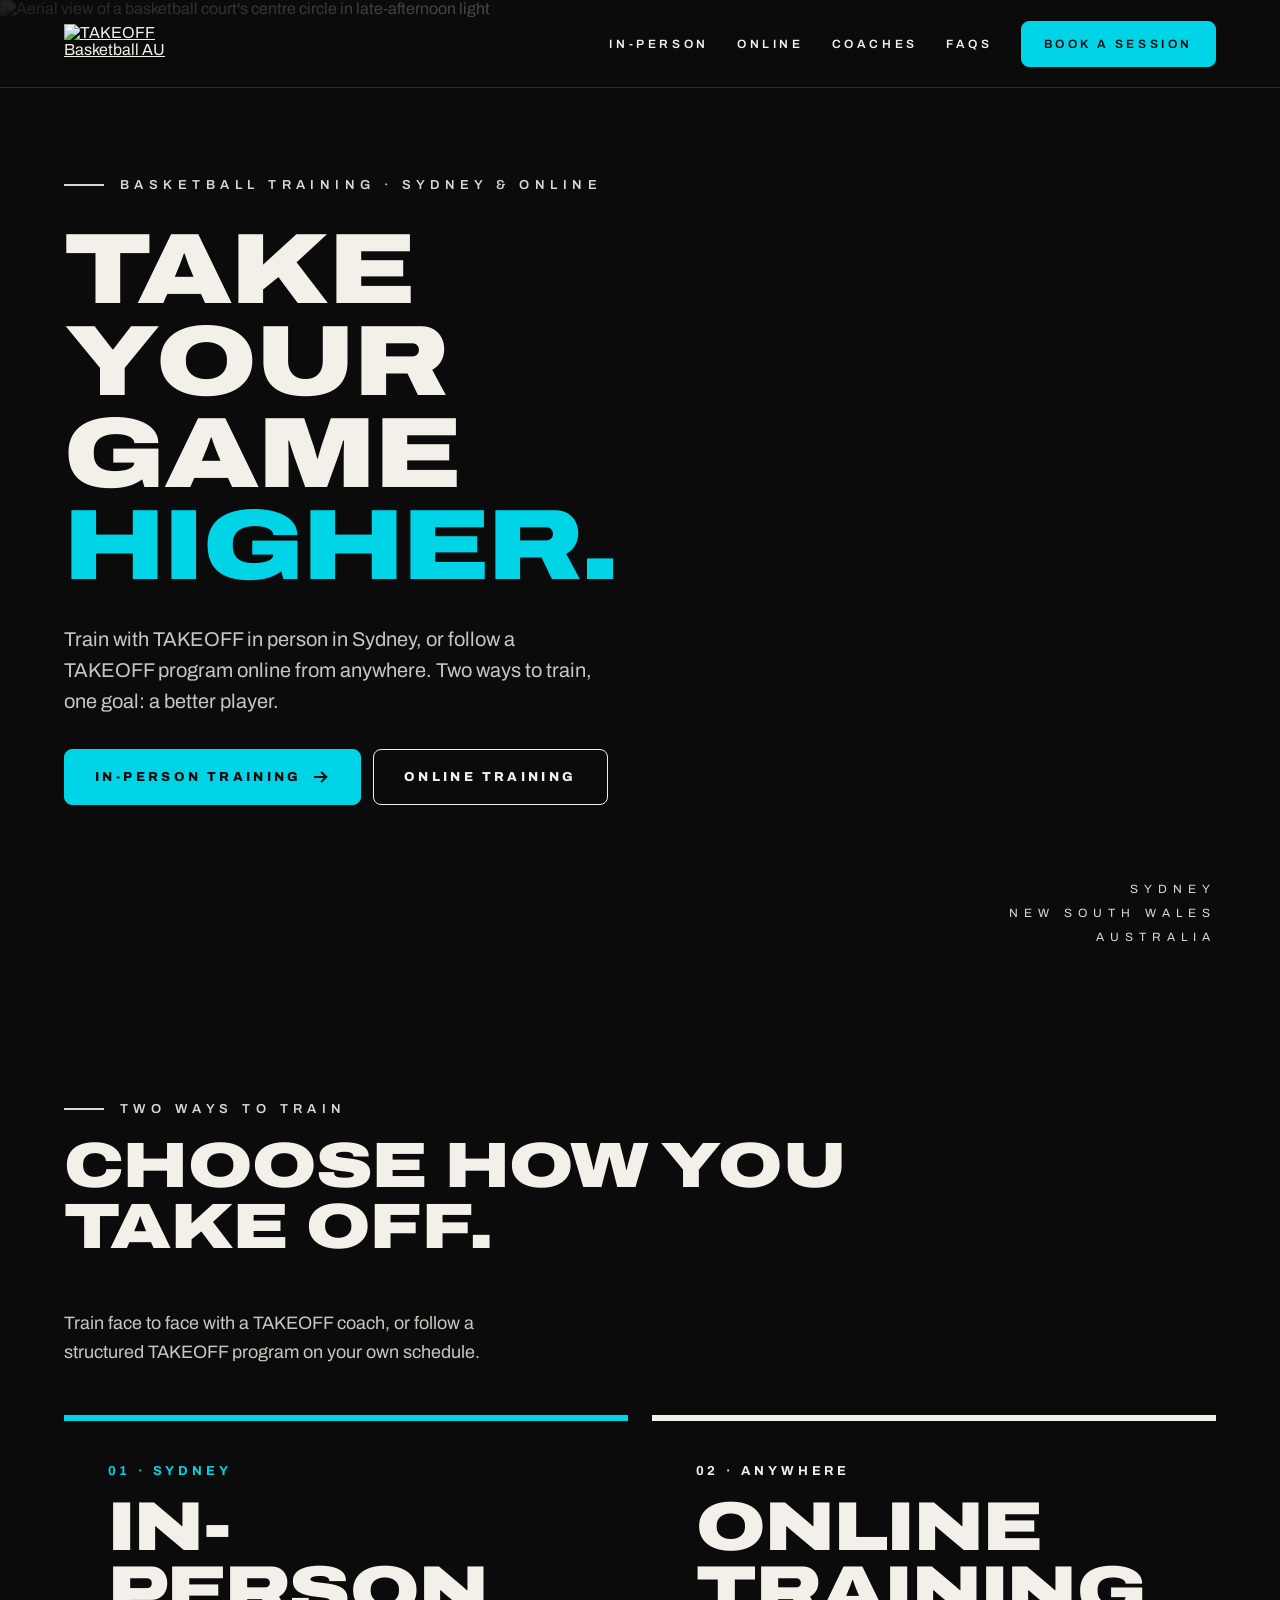
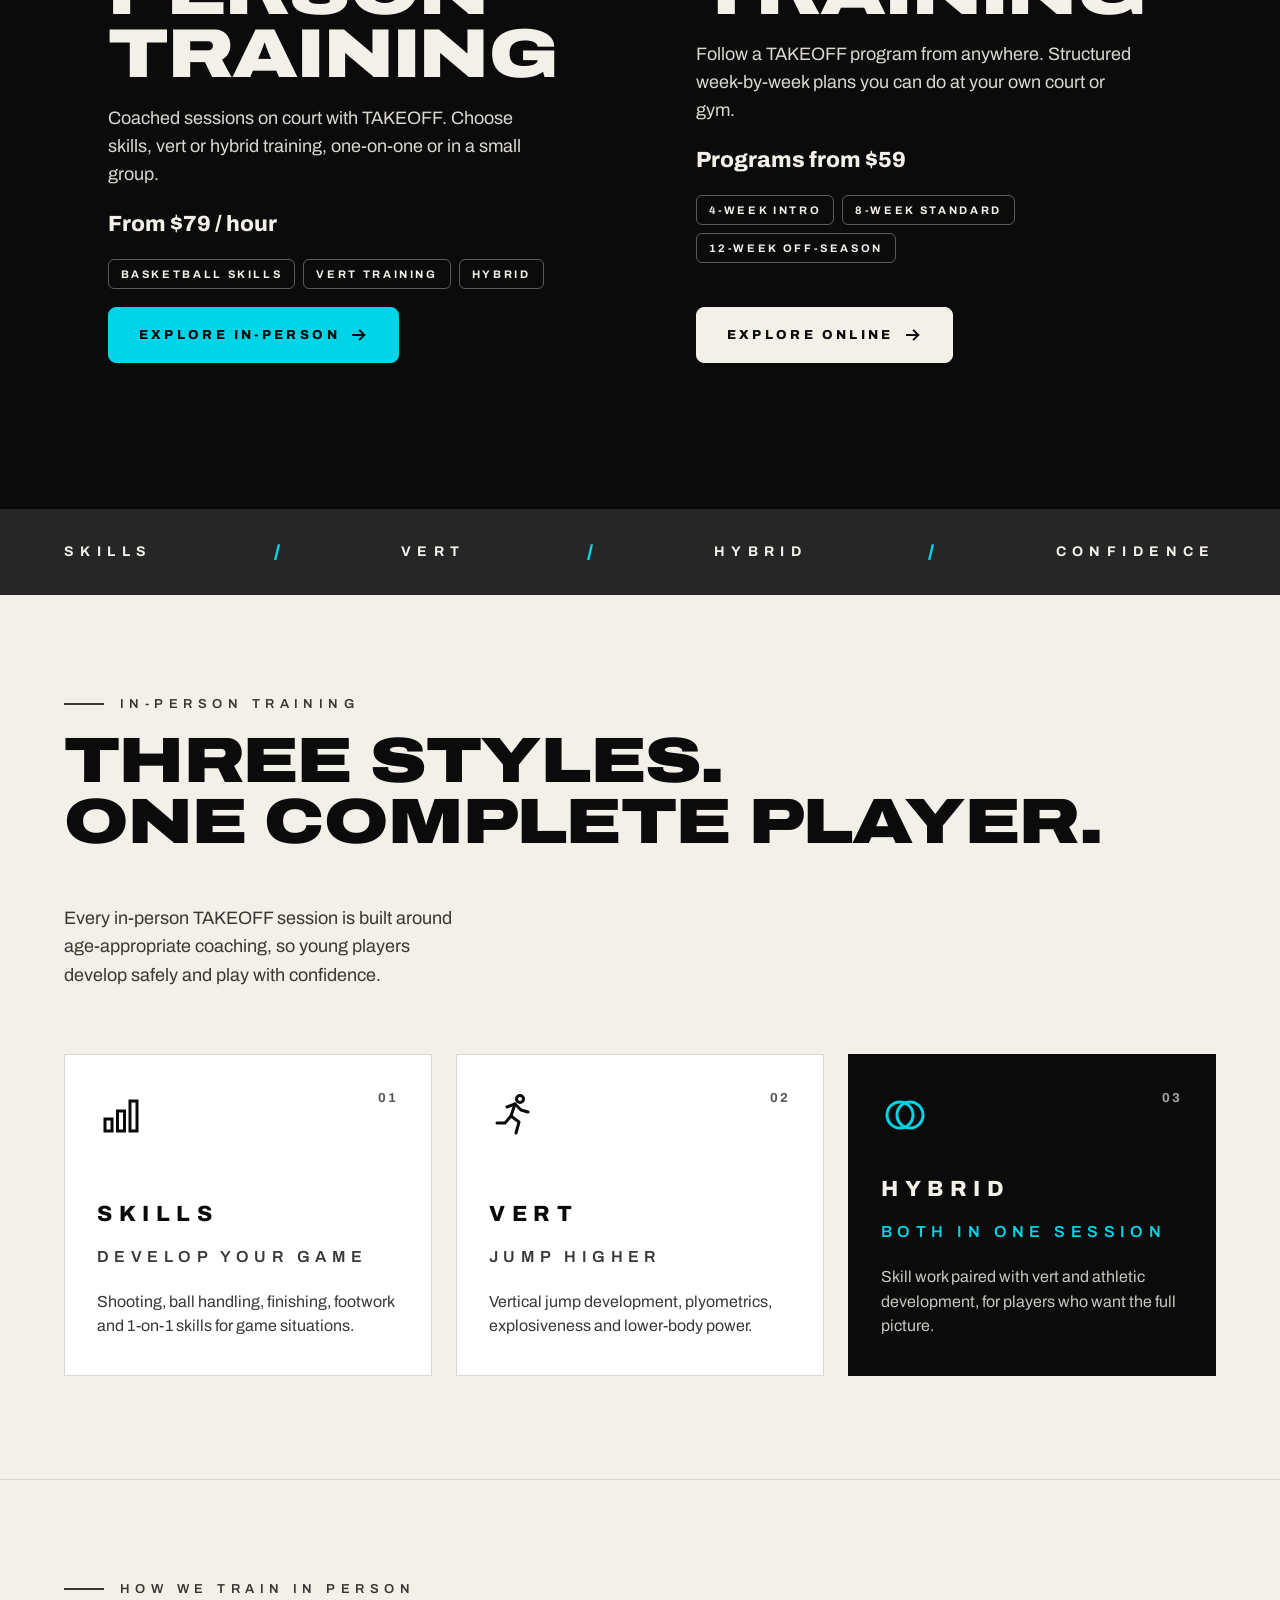
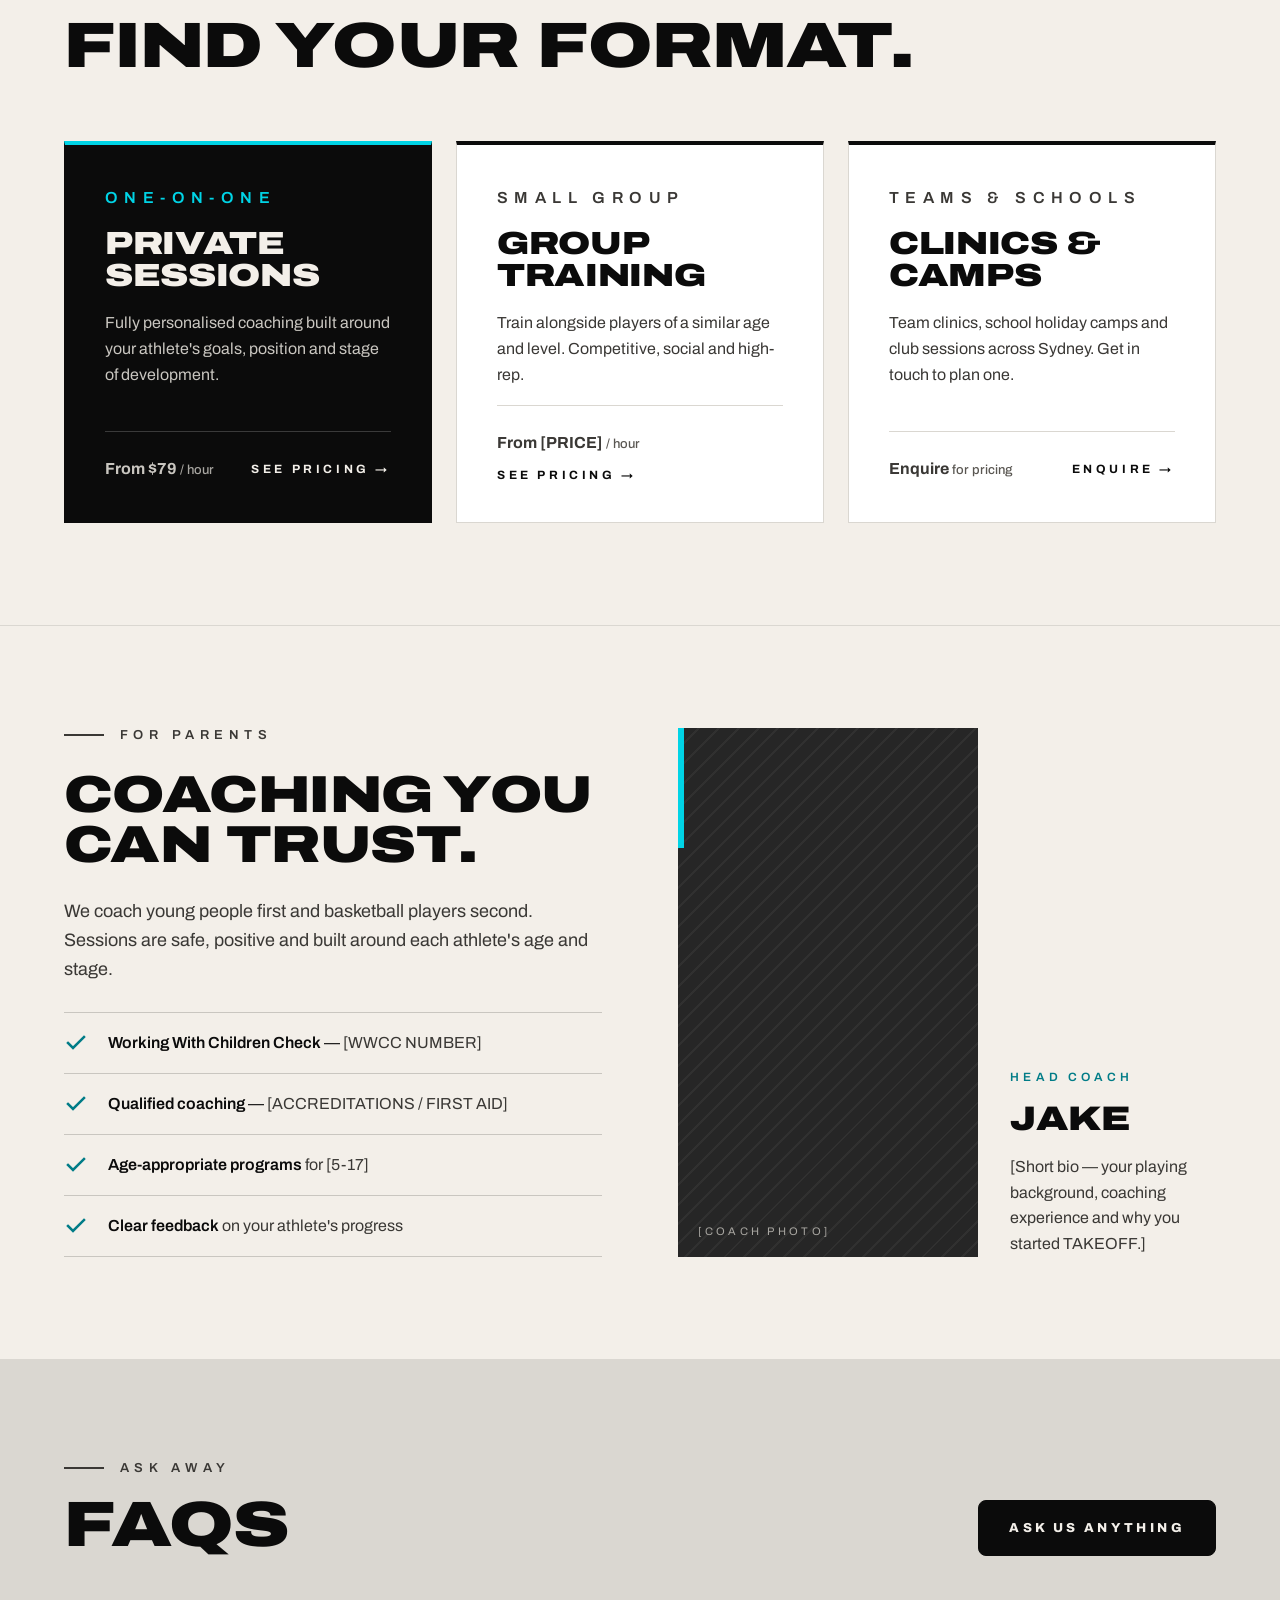
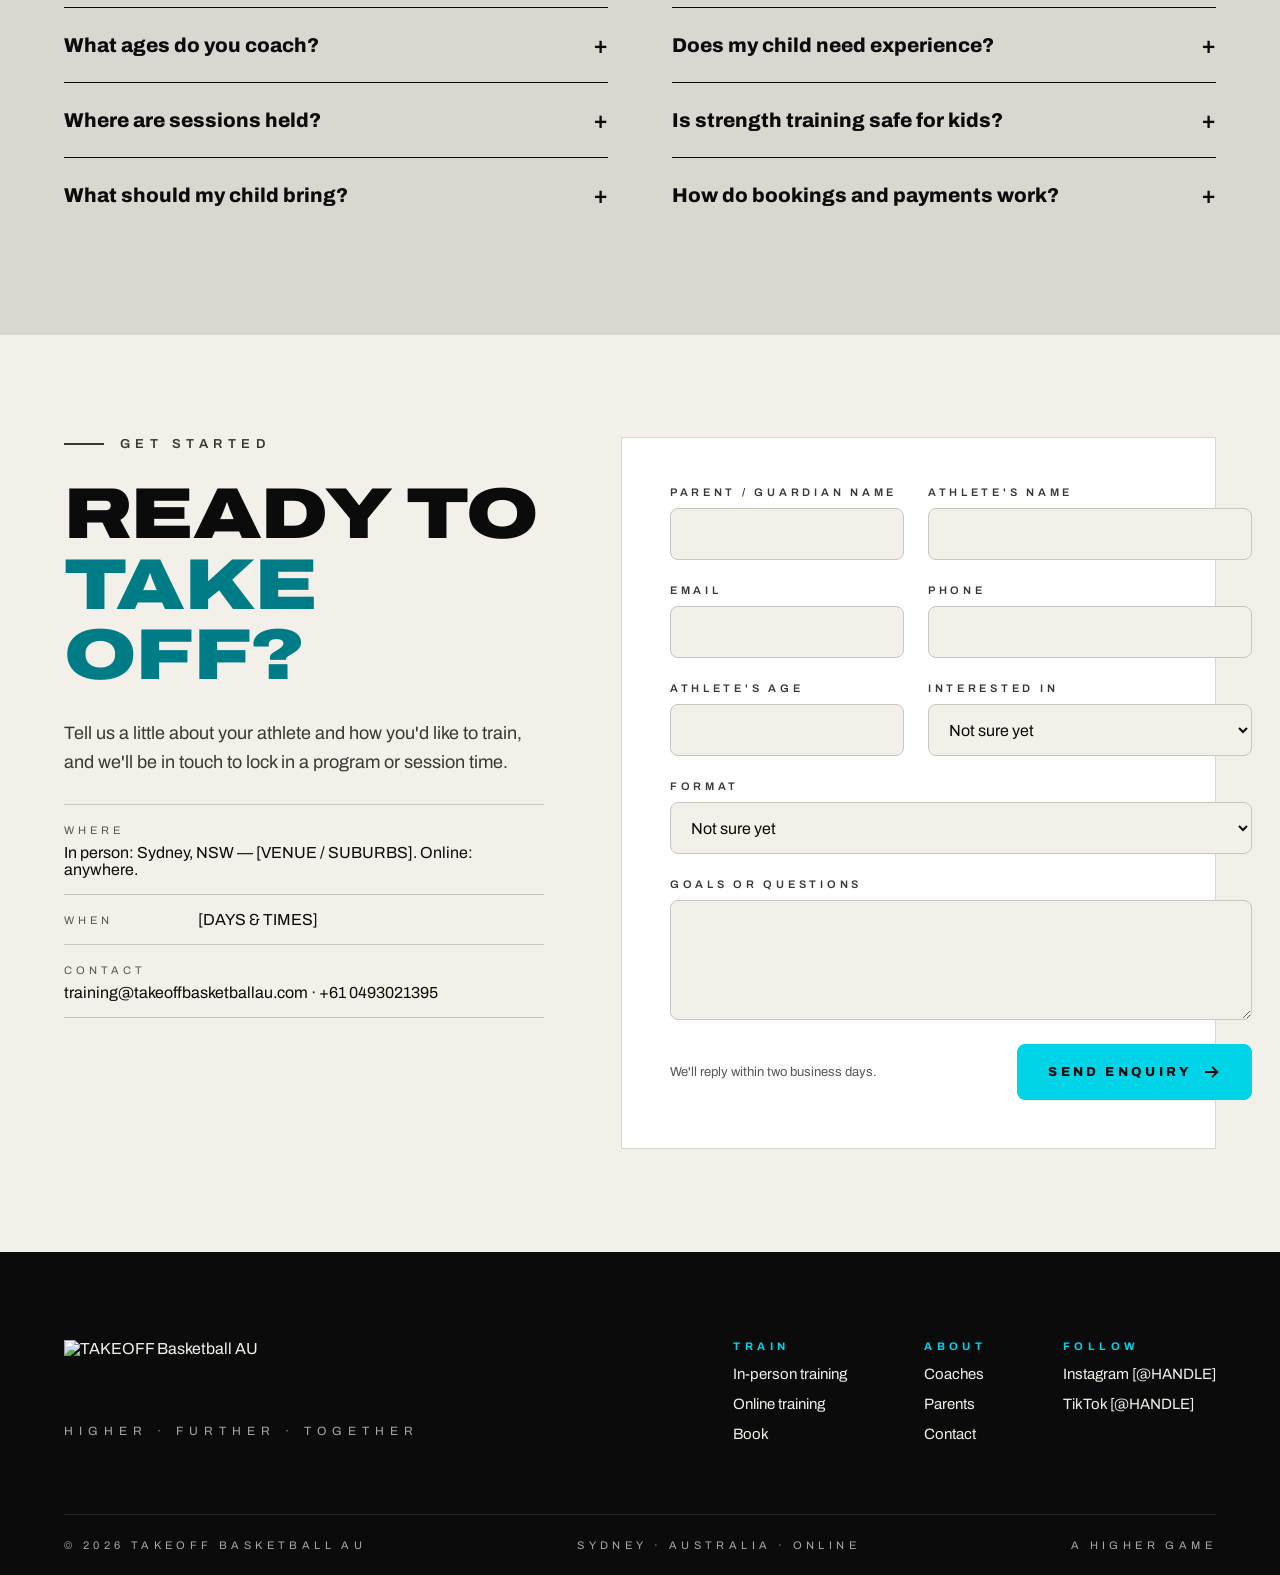
==== index.html @ 5c916355 "Add in-person and online pricing Hourly rates for skills, vert and hybrid sessions, online program p" ====
<!doctype html>
<html lang="en-AU">
<head>
<meta charset="utf-8">
<meta name="viewport" content="width=device-width, initial-scale=1">
<title>TAKEOFF Basketball AU — In-person and online basketball training</title>
<meta name="description" content="TAKEOFF Basketball AU: train in person in Sydney (skills, vert or hybrid sessions) or follow a TAKEOFF program online from anywhere.">
<meta property="og:title" content="TAKEOFF Basketball AU — In-person and online basketball training">
<meta property="og:description" content="Train with TAKEOFF in person in Sydney, or follow a TAKEOFF program online.">
<meta property="og:type" content="website">
<link rel="preconnect" href="https://fonts.googleapis.com">
<link rel="preconnect" href="https://fonts.gstatic.com" crossorigin>
<link href="https://fonts.googleapis.com/css2?family=Archivo:wdth,wght@62..125,100..900&display=swap" rel="stylesheet">
<link rel="stylesheet" href="css/styles.css">
</head>
<body>

<header class="hero" id="top">
  <img class="hero__img" src="img/court-hero.jpg" alt="Aerial view of a basketball court's centre circle in late-afternoon light">
  <div class="hero__veil"></div>
  <div class="hero__fade"></div>

  <nav class="nav wrap" aria-label="Main">
    <a href="index.html" aria-label="TAKEOFF Basketball AU — home"><img src="img/logo.png" alt="TAKEOFF Basketball AU" width="360" height="96"></a>
    <input type="checkbox" id="nav-toggle" class="nav-toggle" hidden>
    <label for="nav-toggle" class="nav-toggle-label" aria-label="Menu">
      <svg width="20" height="14" viewBox="0 0 20 14" fill="none" stroke="currentColor" stroke-width="2" aria-hidden="true"><path d="M0 1h20M0 7h20M0 13h20"/></svg>
    </label>
    <div class="menu">
      <a href="in-person.html">In-person</a>
      <a href="online.html">Online</a>
      <a href="#parents">Coaches</a>
      <a href="#faq">FAQs</a>
      <a href="#book" class="btn btn--cyan btn--sm">Book a session</a>
    </div>
  </nav>

  <div class="hero__body wrap">
    <p class="rule" style="color:var(--concrete)">Basketball training · Sydney &amp; online</p>
    <h1>Take your<br>game <span>higher.</span></h1>
    <p class="hero__lede">Train with TAKEOFF in person in Sydney, or follow a TAKEOFF program online from anywhere. Two ways to train, one goal: a better player.</p>
    <div class="hero__cta">
      <a class="btn btn--cyan" href="in-person.html">In-person training
        <svg width="18" height="18" viewBox="0 0 24 24" fill="none" stroke="currentColor" stroke-width="2.5" stroke-linecap="square" aria-hidden="true"><path d="M4 12h15M13 6l6 6-6 6"/></svg>
      </a>
      <a class="btn btn--ghost" href="online.html">Online training</a>
    </div>
  </div>

  <p class="hero__place wrap">Sydney<br>New South Wales<br>Australia</p>
</header>

<!-- The two primary services. -->
<section class="section services wrap" id="services">
  <div class="head">
    <div>
      <p class="rule">Two ways to train</p>
      <h2 class="h2">Choose how you<br>take off.</h2>
    </div>
    <p class="lede" style="max-width:420px">Train face to face with a TAKEOFF coach, or follow a structured TAKEOFF program on your own schedule.</p>
  </div>

  <div class="split">
    <a class="service" href="in-person.html" style="--pos:30% 40%">
      <span class="service__num">01 · Sydney</span>
      <h3>In-person<br>training</h3>
      <p>Coached sessions on court with TAKEOFF. Choose skills, vert or hybrid training, one-on-one or in a small group.</p>
      <p class="service__price">From $79 / hour</p>
      <ul aria-label="Training styles">
        <li>Basketball skills</li><li>Vert training</li><li>Hybrid</li>
      </ul>
      <span class="btn btn--cyan">Explore in-person
        <svg width="18" height="18" viewBox="0 0 24 24" fill="none" stroke="currentColor" stroke-width="2.5" stroke-linecap="square" aria-hidden="true"><path d="M4 12h15M13 6l6 6-6 6"/></svg>
      </span>
    </a>

    <a class="service service--online" href="online.html" style="--pos:75% 60%">
      <span class="service__num">02 · Anywhere</span>
      <h3>Online<br>training</h3>
      <p>Follow a TAKEOFF program from anywhere. Structured week-by-week plans you can do at your own court or gym.</p>
      <p class="service__price">Programs from $59</p>
      <ul aria-label="Programs">
        <li>4-week intro</li><li>8-week standard</li><li>12-week off-season</li>
      </ul>
      <span class="btn">Explore online
        <svg width="18" height="18" viewBox="0 0 24 24" fill="none" stroke="currentColor" stroke-width="2.5" stroke-linecap="square" aria-hidden="true"><path d="M4 12h15M13 6l6 6-6 6"/></svg>
      </span>
    </a>
  </div>
</section>

<div class="strip wrap">
  <span>Skills</span><i aria-hidden="true">/</i>
  <span>Vert</span><i aria-hidden="true">/</i>
  <span>Hybrid</span><i aria-hidden="true">/</i>
  <span>Confidence</span>
</div>

<section class="section light wrap" id="programs">
  <div class="head">
    <div>
      <p class="rule" style="color:var(--ink)">In-person training</p>
      <h2 class="h2">Three styles.<br>One complete player.</h2>
    </div>
    <p class="lede" style="max-width:400px">Every in-person TAKEOFF session is built around age-appropriate coaching, so young players develop safely and play with confidence.</p>
  </div>

  <div class="grid-3">
    <a class="card" href="in-person.html#skills">
      <div class="card__top">
        <svg width="48" height="48" viewBox="0 0 48 48" fill="none" stroke="#0B0B0B" stroke-width="3" aria-hidden="true"><rect x="8" y="28" width="7" height="12"/><rect x="20.5" y="20" width="7" height="20"/><rect x="33" y="10" width="7" height="30"/></svg>
        <span class="card__num">01</span>
      </div>
      <div class="spacer"></div>
      <h3>Skills</h3>
      <p class="card__sub">Develop your game</p>
      <p>Shooting, ball handling, finishing, footwork and 1-on-1 skills for game situations.</p>
    </a>

    <a class="card" href="in-person.html#vert">
      <div class="card__top">
        <svg width="48" height="48" viewBox="0 0 48 48" fill="none" stroke="#0B0B0B" stroke-width="3" stroke-linecap="round" stroke-linejoin="round" aria-hidden="true"><circle cx="31" cy="8" r="3.5"/><path d="M18 16l8-3 6 6 7 2"/><path d="M26 13l-4 12 8 6-3 11"/><path d="M22 25l-6 7H8"/></svg>
        <span class="card__num">02</span>
      </div>
      <div class="spacer"></div>
      <h3>Vert</h3>
      <p class="card__sub">Jump higher</p>
      <p>Vertical jump development, plyometrics, explosiveness and lower-body power.</p>
    </a>

    <a class="card card--dark" href="in-person.html#hybrid">
      <div class="card__top">
        <svg width="48" height="48" viewBox="0 0 48 48" fill="none" stroke="#00D4E6" stroke-width="3" aria-hidden="true"><circle cx="19" cy="24" r="13"/><circle cx="29" cy="24" r="13"/></svg>
        <span class="card__num">03</span>
      </div>
      <div class="spacer"></div>
      <h3>Hybrid</h3>
      <p class="card__sub">Both in one session</p>
      <p>Skill work paired with vert and athletic development, for players who want the full picture.</p>
    </a>
  </div>
</section>

<section class="section light wrap" id="formats">
  <div class="head">
    <div>
      <p class="rule" style="color:var(--ink)">How we train in person</p>
      <h2 class="h2">Find your format.</h2>
    </div>
  </div>

  <div class="grid-3">
    <article class="fmt fmt--dark">
      <p class="fmt__label">One-on-one</p>
      <h3>Private sessions</h3>
      <p>Fully personalised coaching built around your athlete's goals, position and stage of development.</p>
      <div class="fmt__foot">
        <p class="fmt__price">From $79 <small>/ hour</small></p>
        <a href="in-person.html">See pricing →</a>
      </div>
    </article>

    <article class="fmt">
      <p class="fmt__label">Small group</p>
      <h3>Group training</h3>
      <p>Train alongside players of a similar age and level. Competitive, social and high-rep.</p>
      <div class="fmt__foot">
        <p class="fmt__price">From [PRICE] <small>/ hour</small></p>
        <a href="in-person.html">See pricing →</a>
      </div>
    </article>

    <article class="fmt">
      <p class="fmt__label">Teams &amp; schools</p>
      <h3>Clinics &amp; camps</h3>
      <p>Team clinics, school holiday camps and club sessions across Sydney. Get in touch to plan one.</p>
      <div class="fmt__foot">
        <p class="fmt__price">Enquire <small>for pricing</small></p>
        <a href="?program=clinic#book">Enquire →</a>
      </div>
    </article>
  </div>
</section>

<section class="section light wrap parents" id="parents">
  <div style="display:flex;flex-direction:column;gap:28px">
    <p class="rule" style="color:var(--ink)">For parents</p>
    <h2 class="h2" style="font-size:clamp(28px,4.6vw,52px)">Coaching you can trust.</h2>
    <p class="lede">We coach young people first and basketball players second. Sessions are safe, positive and built around each athlete's age and stage.</p>
    <div class="checks">
      <div>
        <svg width="24" height="24" viewBox="0 0 24 24" fill="none" stroke="#007C87" stroke-width="2.5" stroke-linecap="square" aria-hidden="true"><path d="M4 12l5 5L20 6"/></svg>
        <p><strong>Working With Children Check</strong> — <span>[WWCC NUMBER]</span></p>
      </div>
      <div>
        <svg width="24" height="24" viewBox="0 0 24 24" fill="none" stroke="#007C87" stroke-width="2.5" stroke-linecap="square" aria-hidden="true"><path d="M4 12l5 5L20 6"/></svg>
        <p><strong>Qualified coaching</strong> — <span>[ACCREDITATIONS / FIRST AID]</span></p>
      </div>
      <div>
        <svg width="24" height="24" viewBox="0 0 24 24" fill="none" stroke="#007C87" stroke-width="2.5" stroke-linecap="square" aria-hidden="true"><path d="M4 12l5 5L20 6"/></svg>
        <p><strong>Age-appropriate programs</strong> <span>for [5-17]</span></p>
      </div>
      <div>
        <svg width="24" height="24" viewBox="0 0 24 24" fill="none" stroke="#007C87" stroke-width="2.5" stroke-linecap="square" aria-hidden="true"><path d="M4 12l5 5L20 6"/></svg>
        <p><strong>Clear feedback</strong> <span>on your athlete's progress</span></p>
      </div>
    </div>
  </div>

  <div class="coach" id="coaches">
    <div class="coach__photo" role="img" aria-label="Coach photo coming soon">
      <img src="img/icon.png" alt="">
      <span>[Coach photo]</span>
    </div>
    <div class="coach__bio">
      <p class="card__sub">Head coach</p>
      <h3>Jake</h3>
      <p class="lede" style="font-size:16px">[Short bio — your playing background, coaching experience and why you started TAKEOFF.]</p>
    </div>
  </div>
</section>

<section class="section faq wrap" id="faq">
  <div class="head">
    <div>
      <p class="rule" style="color:var(--ink)">Ask away</p>
      <h2 class="h2">FAQs</h2>
    </div>
    <a class="btn" href="#book">Ask us anything</a>
  </div>

  <div class="faqs">
    <details>
      <summary>What ages do you coach?</summary>
      <p>We work with young players aged 5-17, grouped by age and ability so every athlete is challenged at the right level.</p>
    </details>
    <details>
      <summary>Does my child need experience?</summary>
      <p>No. Beginners through to representative players are welcome — sessions are pitched to each athlete's current level.</p>
    </details>
    <details>
      <summary>Where are sessions held?</summary>
      <p>Located in Sydney's inner west and eastern suburbs. Get in touch if you'd like to arrange a session closer to home.</p>
    </details>
    <details>
      <summary>Is strength training safe for kids?</summary>
      <p>Yes. Our athletic work is age-appropriate, focused on technique, bodyweight and movement quality rather than heavy loads.</p>
    </details>
    <details>
      <summary>What should my child bring?</summary>
      <p>Basketball shoes, comfortable training gear and a full water bottle.</p>
    </details>
    <details>
      <summary>How do bookings and payments work?</summary>
      <p>[Explain how to book, how payment is taken and your cancellation or make-up session policy.]</p>
    </details>
  </div>
</section>

<section class="section light wrap book" id="book">
  <div style="display:flex;flex-direction:column;gap:28px">
    <p class="rule" style="color:var(--ink)">Get started</p>
    <h2>Ready to <span>take off?</span></h2>
    <p class="lede">Tell us a little about your athlete and how you'd like to train, and we'll be in touch to lock in a program or session time.</p>
    <dl class="facts" style="margin:0">
      <div><dt>Where</dt><dd style="margin:0">In person: Sydney, NSW — [VENUE / SUBURBS]. Online: anywhere.</dd></div>
      <div><dt>When</dt><dd style="margin:0">[DAYS &amp; TIMES]</dd></div>
      <div><dt>Contact</dt><dd style="margin:0">training@takeoffbasketballau.com · +61 0493021395</dd></div>
    </dl>
  </div>

  <!-- Sign up at formspree.io (free tier), then paste your form ID below.
       Links like index.html?program=vert&format=group#book pre-select the dropdowns. -->
  <form class="form" action="https://formspree.io/f/YOUR_FORM_ID" method="POST" aria-label="Book a session">
    <div class="field">
      <label for="f-name">Parent / guardian name</label>
      <input id="f-name" name="parent_name" type="text" autocomplete="name" required>
    </div>
    <div class="field">
      <label for="f-athlete">Athlete's name</label>
      <input id="f-athlete" name="athlete_name" type="text" required>
    </div>
    <div class="field">
      <label for="f-email">Email</label>
      <input id="f-email" name="email" type="email" autocomplete="email" required>
    </div>
    <div class="field">
      <label for="f-phone">Phone</label>
      <input id="f-phone" name="phone" type="tel" autocomplete="tel">
    </div>
    <div class="field">
      <label for="f-age">Athlete's age</label>
      <input id="f-age" name="athlete_age" type="number" min="4" max="19">
    </div>
    <div class="field">
      <label for="f-program">Interested in</label>
      <select id="f-program" name="program">
        <optgroup label="In-person training">
          <option value="skills">Basketball Skills</option>
          <option value="vert">Vert Training</option>
          <option value="hybrid">Hybrid Training</option>
          <option value="clinic">Clinic / camp</option>
        </optgroup>
        <optgroup label="Online training">
          <option value="online-4">Intro — 4-week program</option>
          <option value="online-8">Standard — 8-week program</option>
          <option value="online-12">The Off-Season — 12-week program</option>
        </optgroup>
        <option value="unsure" selected>Not sure yet</option>
      </select>
    </div>
    <div class="field field--wide">
      <label for="f-format">Format</label>
      <select id="f-format" name="format">
        <option value="individual">Individual (one-on-one)</option>
        <option value="group">Group</option>
        <option value="online">Online program</option>
        <option value="unsure" selected>Not sure yet</option>
      </select>
    </div>
    <div class="field field--wide">
      <label for="f-msg">Goals or questions</label>
      <textarea id="f-msg" name="message" rows="4"></textarea>
    </div>
    <div class="form__actions">
      <p class="form__note">We'll reply within two business days.</p>
      <button class="btn btn--cyan" type="submit">Send enquiry
        <svg width="18" height="18" viewBox="0 0 24 24" fill="none" stroke="currentColor" stroke-width="2.5" stroke-linecap="square" aria-hidden="true"><path d="M4 12h15M13 6l6 6-6 6"/></svg>
      </button>
    </div>
  </form>
</section>

<footer class="foot">
  <div class="wrap">
    <div class="foot__top">
      <div class="foot__brand">
        <img src="img/logo.png" alt="TAKEOFF Basketball AU">
        <p class="foot__tag">Higher · Further · Together</p>
      </div>
      <div class="foot__cols">
        <div>
          <b>Train</b>
          <a href="in-person.html">In-person training</a>
          <a href="online.html">Online training</a>
          <a href="index.html#book">Book</a>
        </div>
        <div>
          <b>About</b>
          <a href="index.html#coaches">Coaches</a>
          <a href="index.html#parents">Parents</a>
          <a href="index.html#book">Contact</a>
        </div>
        <div>
          <b>Follow</b>
          <a href="https://instagram.com/YOUR_HANDLE" rel="noopener">Instagram [@HANDLE]</a>
          <a href="https://tiktok.com/@YOUR_HANDLE" rel="noopener">TikTok [@HANDLE]</a>
        </div>
      </div>
    </div>
    <div class="foot__bar">
      <p>© <span id="year">2026</span> TAKEOFF Basketball AU</p>
      <p>Sydney · Australia · Online</p>
      <p>A higher game</p>
    </div>
  </div>
</footer>

<script src="js/site.js"></script>
</body>
</html>
---- css/styles.css ----
:root{
  --jet:#0B0B0B;
  --charcoal:#262626;
  --concrete:#DAD7D1;
  --sand:#F3EFE9;
  --cyan:#00D4E6;
  --teal:#007C87;
  --ink:#3A3835;
  --muted:#5A5752;
  --line:#C9C6C0;
  --sans:'Archivo','Helvetica Neue',Helvetica,Arial,sans-serif;
  --pad:clamp(20px,5vw,96px);
}
*{box-sizing:border-box}
html{scroll-behavior:smooth}
body{margin:0;background:var(--sand);color:var(--jet);font-family:var(--sans);-webkit-font-smoothing:antialiased}
img{max-width:100%;display:block}
p{margin:0}
h1,h2,h3{margin:0;font-weight:900;font-stretch:125%;text-transform:uppercase;letter-spacing:-.01em;line-height:.95}
a{color:inherit}
:focus-visible{outline:3px solid var(--teal);outline-offset:3px}
@media (prefers-reduced-motion:reduce){html{scroll-behavior:auto}*{transition:none!important}}

/* shared */
.wrap{padding-left:var(--pad);padding-right:var(--pad)}
.section{padding-block:clamp(56px,8vw,112px)}
.rule{display:flex;align-items:center;gap:16px;font-size:clamp(11px,1.3vw,13px);font-weight:600;
  letter-spacing:.42em;text-transform:uppercase}
.rule::before{content:"";width:40px;height:2px;background:currentColor;flex:none}
.h2{font-size:clamp(30px,5.2vw,64px)}
.lede{font-size:clamp(16px,1.8vw,18px);line-height:1.6;color:var(--ink);max-width:62ch}
.btn{display:inline-flex;align-items:center;justify-content:center;gap:10px;min-height:56px;padding:0 30px;
  border-radius:8px;border:1.5px solid var(--jet);background:var(--jet);color:var(--sand);
  font-family:inherit;font-size:13px;font-weight:800;letter-spacing:.26em;text-transform:uppercase;
  text-decoration:none;cursor:pointer;transition:opacity .15s ease}
.btn:hover{opacity:.85}
.btn--cyan{background:var(--cyan);border-color:var(--cyan);color:var(--jet)}
.btn--ghost{background:transparent;color:var(--sand);border-color:var(--sand)}
.btn--sm{min-height:46px;padding:0 22px;font-size:12px;letter-spacing:.2em}

/* header + hero */
.hero{position:relative;background:var(--jet);color:var(--sand);overflow:hidden;
  min-height:min(92vh,880px);display:flex;flex-direction:column}
.hero__img{position:absolute;inset:0;width:100%;height:100%;object-fit:cover}
.hero__veil{position:absolute;inset:0;background:
  linear-gradient(90deg,rgba(11,11,11,.9) 0%,rgba(11,11,11,.72) 40%,rgba(11,11,11,.2) 78%,rgba(11,11,11,.4) 100%)}
.hero__fade{position:absolute;inset:auto 0 0 0;height:180px;
  background:linear-gradient(0deg,rgba(11,11,11,.85),rgba(11,11,11,0))}
.nav{position:relative;z-index:3;display:flex;align-items:center;justify-content:space-between;
  gap:16px;min-height:88px;border-bottom:1px solid rgba(243,239,233,.14)}
.nav img{height:40px;width:auto}
.menu{display:flex;align-items:center;gap:clamp(14px,2.2vw,40px)}
.menu a{font-size:12px;font-weight:600;letter-spacing:.3em;text-transform:uppercase;text-decoration:none}
.menu a:hover{color:var(--cyan)}
.menu .btn{color:var(--jet)}
.nav-toggle,.nav-toggle-label{display:none}
.hero__body{position:relative;z-index:2;display:flex;flex-direction:column;gap:clamp(18px,2.6vw,32px);
  max-width:820px;padding-top:clamp(48px,7vw,104px);padding-bottom:clamp(40px,6vw,72px)}
.hero h1{font-size:clamp(44px,9vw,100px);line-height:.92}
.hero h1 span{color:var(--cyan)}
.hero__lede{font-size:clamp(17px,2vw,20px);line-height:1.55;color:#C9C6C0;max-width:540px}
.hero__cta{display:flex;flex-wrap:wrap;gap:12px}
.hero__place{position:relative;z-index:2;margin-top:auto;padding-bottom:clamp(24px,4vw,56px);
  text-align:right;font-size:12px;line-height:2;letter-spacing:.5em;text-transform:uppercase;color:var(--concrete)}

/* pillar strip */
.strip{background:var(--charcoal);color:var(--sand);display:flex;flex-wrap:wrap;align-items:center;
  justify-content:space-between;gap:12px 24px;padding-block:clamp(20px,3vw,32px)}
.strip span{font-size:clamp(11px,1.4vw,14px);font-weight:700;letter-spacing:.46em;text-transform:uppercase}
.strip i{color:var(--cyan);font-size:20px;font-weight:900;font-style:normal}

/* generic light section */
.light{background:var(--sand)}
.light+.light{border-top:1px solid var(--concrete)}
.head{display:flex;flex-wrap:wrap;justify-content:space-between;align-items:flex-end;gap:clamp(24px,4vw,64px)}
.head>div{display:flex;flex-direction:column;gap:20px}

/* cards */
.grid-3{display:grid;grid-template-columns:repeat(3,1fr);gap:24px;margin-top:clamp(32px,5vw,64px)}
.card{padding:36px 32px;background:#fff;border:1px solid var(--concrete);display:flex;flex-direction:column;gap:20px}
.card--dark{background:var(--jet);color:var(--sand);border-color:var(--jet)}
.card__top{display:flex;justify-content:space-between;align-items:flex-start}
.card__num{font-size:13px;font-weight:700;letter-spacing:.2em;color:var(--muted)}
.card--dark .card__num{color:#A8A6A1}
.card h3{font-size:22px;letter-spacing:.3em;font-weight:800;font-stretch:100%}
.card__sub{font-size:12px;font-weight:600;letter-spacing:.34em;text-transform:uppercase;color:var(--teal)}
.card--dark .card__sub{color:var(--cyan)}
.card p{font-size:16px;line-height:1.55;color:var(--ink)}
.card--dark p{color:#C9C6C0}
.card .spacer{flex-grow:1}

/* formats */
.fmt{padding:40px;background:#fff;border:1px solid var(--concrete);border-top:4px solid var(--jet);
  display:flex;flex-direction:column;gap:18px;min-height:380px}
.fmt--dark{background:var(--jet);color:var(--sand);border-color:var(--jet);border-top-color:var(--cyan)}
.fmt__label{font-size:12px;font-weight:600;letter-spacing:.4em;text-transform:uppercase;color:var(--teal)}
.fmt--dark .fmt__label{color:var(--cyan)}
.fmt h3{font-size:clamp(26px,3vw,32px);line-height:1}
.fmt p{font-size:16px;line-height:1.6;color:var(--ink)}
.fmt--dark p{color:#C9C6C0}
.fmt__foot{margin-top:auto;padding-top:24px;border-top:1px solid var(--concrete);
  display:flex;flex-wrap:wrap;gap:12px;justify-content:space-between;align-items:center}
.fmt--dark .fmt__foot{border-top-color:#3A3A3A}
.fmt__price{font-size:18px;font-weight:700}
.fmt__price small{font-size:13px;font-weight:500;color:var(--muted)}
.fmt--dark .fmt__price small{color:#A8A6A1}
.fmt__foot a{font-size:12px;font-weight:700;letter-spacing:.3em;text-transform:uppercase;text-decoration:none}

/* parents + coach */
.parents{display:grid;grid-template-columns:1fr 1fr;gap:clamp(32px,6vw,96px)}
.checks{display:flex;flex-direction:column;border-top:1px solid var(--line)}
.checks div{display:flex;gap:20px;align-items:center;padding-block:18px;border-bottom:1px solid var(--line);font-size:16px}
.checks strong{font-weight:600}
.checks span{font-weight:400;color:var(--ink)}
.coach{display:flex;gap:32px;align-items:stretch}
.coach__photo{position:relative;width:300px;flex:none;background:var(--charcoal);
  background-image:repeating-linear-gradient(135deg,rgba(243,239,233,.05) 0 2px,transparent 2px 14px);
  display:grid;place-items:center;min-height:380px}
.coach__photo img{width:72px;opacity:.35}
.coach__photo::before{content:"";position:absolute;left:0;top:0;width:6px;height:120px;background:var(--cyan)}
.coach__photo span{position:absolute;left:20px;bottom:20px;font-size:11px;letter-spacing:.3em;
  text-transform:uppercase;color:#A8A6A1}
.coach__bio{display:flex;flex-direction:column;gap:18px;justify-content:flex-end}
.coach__bio h3{font-size:clamp(26px,3vw,34px);line-height:1}

/* faq */
.faq{background:var(--concrete)}
.faqs{margin-top:clamp(28px,4vw,56px);display:grid;grid-template-columns:1fr 1fr;column-gap:64px}
.faqs details{border-top:1.5px solid var(--jet);padding-block:24px}
.faqs details[open] summary{margin-bottom:10px}
.faqs summary{display:flex;justify-content:space-between;align-items:center;gap:20px;cursor:pointer;
  list-style:none;font-size:20px;font-weight:800}
.faqs summary::-webkit-details-marker{display:none}
.faqs summary::after{content:"+";font-size:24px;font-weight:600}
.faqs details[open] summary::after{content:"\2013"}
.faqs p{font-size:16px;line-height:1.6;color:var(--ink);max-width:56ch}

/* booking */
.book{display:grid;grid-template-columns:minmax(0,480px) minmax(0,1fr);gap:clamp(32px,6vw,96px);align-items:start}
.book h2{font-size:clamp(34px,6.4vw,72px);line-height:.98}
.book h2 span{color:var(--teal)}
.facts{display:flex;flex-direction:column;border-top:1px solid var(--line)}
.facts div{display:flex;flex-wrap:wrap;gap:8px 24px;padding-block:16px;border-bottom:1px solid var(--line);font-size:16px}
.facts dt{width:110px;font-size:11px;letter-spacing:.36em;text-transform:uppercase;color:var(--muted);padding-top:3px}
.form{padding:clamp(24px,4vw,48px);background:#fff;border:1px solid var(--concrete);
  display:grid;grid-template-columns:1fr 1fr;gap:24px}
.field{display:flex;flex-direction:column;gap:10px}
.field--wide{grid-column:span 2}
.field label{font-size:11px;font-weight:600;letter-spacing:.34em;text-transform:uppercase;color:var(--ink)}
.field input,.field select,.field textarea{min-height:52px;padding:14px 16px;border-radius:8px;
  border:1px solid var(--line);background:var(--sand);font-family:inherit;font-size:16px;color:var(--jet)}
.field textarea{resize:vertical;min-height:120px}
.form__actions{grid-column:span 2;display:flex;flex-wrap:wrap;gap:16px;align-items:center;justify-content:space-between}
.form__note{font-size:13px;color:var(--muted)}

/* footer */
.foot{background:var(--jet);color:var(--sand);padding-top:clamp(48px,7vw,88px)}
.foot__top{display:flex;flex-wrap:wrap;justify-content:space-between;gap:40px}
.foot__brand{display:flex;flex-direction:column;gap:28px}
.foot__brand img{height:56px;width:auto;align-self:flex-start;object-fit:contain}
.foot__tag{font-size:12px;letter-spacing:.5em;text-transform:uppercase;color:#A8A6A1}
.foot__cols{display:flex;flex-wrap:wrap;gap:clamp(32px,6vw,96px)}
.foot__cols div{display:flex;flex-direction:column;gap:14px}
.foot__cols b{font-size:11px;font-weight:700;letter-spacing:.4em;text-transform:uppercase;color:var(--cyan)}
.foot__cols a{font-size:15px;text-decoration:none}
.foot__cols a:hover{color:var(--cyan)}
.foot__bar{margin-top:clamp(40px,6vw,72px);padding-block:24px;border-top:1px solid var(--charcoal);
  display:flex;flex-wrap:wrap;justify-content:space-between;gap:12px 24px;
  font-size:11px;letter-spacing:.4em;text-transform:uppercase;color:#A8A6A1}

/* responsive */
@media (max-width:1000px){
  .grid-3{grid-template-columns:1fr 1fr}
  .parents,.book{grid-template-columns:1fr}
  .faqs{grid-template-columns:1fr;column-gap:0}
  .hero__place{text-align:left}
}
@media (max-width:720px){
  .nav-toggle-label{display:inline-grid;place-items:center;width:44px;height:44px;border:1px solid var(--sand);
    border-radius:8px;color:var(--sand);cursor:pointer}
  .menu{position:absolute;right:var(--pad);top:76px;flex-direction:column;align-items:stretch;gap:16px;
    padding:20px 24px;border-radius:12px;background:var(--jet);border:1px solid #262626;display:none;min-width:230px}
  .nav-toggle:checked~.menu{display:flex}
  .menu a{font-size:13px;letter-spacing:.2em}
  .grid-3{grid-template-columns:1fr}
  .coach{flex-direction:column}
  .coach__photo{width:100%;min-height:300px}
  .form,.fmt{grid-template-columns:1fr}
  .field--wide,.form__actions{grid-column:span 1}
  .form{grid-template-columns:1fr}
}

/* ---------- multi-page additions ---------- */
.menu a[aria-current="page"]{color:var(--cyan)}

/* service split — the two ways to train (homepage) */
.services{background:var(--jet);color:var(--sand)}
.services .head{margin-bottom:clamp(28px,4vw,48px)}
.services .rule{color:var(--concrete)}
.services .lede{color:#C9C6C0}
.split{display:grid;grid-template-columns:1fr 1fr;gap:24px}
.service{--img:url(../img/court-hero.jpg);--pos:center;position:relative;isolation:isolate;overflow:hidden;
  display:flex;flex-direction:column;gap:18px;min-height:clamp(420px,46vw,560px);padding:clamp(28px,3.4vw,48px);
  color:var(--sand);text-decoration:none;border-top:6px solid var(--cyan)}
.service::before{content:"";position:absolute;inset:0;z-index:-2;background:var(--img) var(--pos)/cover;
  transition:transform .5s ease}
.service::after{content:"";position:absolute;inset:0;z-index:-1;
  background:linear-gradient(180deg,rgba(11,11,11,.55) 0%,rgba(11,11,11,.78) 55%,rgba(11,11,11,.94) 100%)}
.service:hover::before{transform:scale(1.04)}
.service__num{font-size:13px;font-weight:700;letter-spacing:.3em;text-transform:uppercase;color:var(--cyan)}
.service h3{font-size:clamp(38px,5.4vw,72px);line-height:.92}
.service p{font-size:clamp(16px,1.6vw,18px);line-height:1.55;color:#DAD7D1;max-width:44ch}
.service ul{margin:0;padding:0;list-style:none;display:flex;flex-wrap:wrap;gap:8px}
.service li{font-size:11px;font-weight:700;letter-spacing:.24em;text-transform:uppercase;
  padding:8px 12px;border:1px solid rgba(243,239,233,.35);border-radius:6px}
.service .btn{margin-top:auto;align-self:flex-start}
.service--online{border-top-color:var(--sand)}
.service--online .service__num{color:var(--sand)}
.service--online .btn{background:var(--sand);border-color:var(--sand);color:var(--jet)}

/* photo tiles — program pickers */
.tiles{display:grid;grid-template-columns:repeat(3,1fr);gap:clamp(16px,2.2vw,30px);margin-top:clamp(32px,5vw,64px)}
.tile{--img:url(../img/court-hero.jpg);--pos:center;position:relative;isolation:isolate;overflow:hidden;
  aspect-ratio:1.07;display:flex;flex-direction:column;gap:18px;padding:clamp(20px,2.4vw,32px) clamp(20px,2vw,28px);
  color:#fff;text-decoration:none;background:var(--jet)}
.tile::before{content:"";position:absolute;inset:0;z-index:-2;background:var(--img) var(--pos)/cover;
  filter:grayscale(.35);transition:transform .5s ease}
.tile::after{content:"";position:absolute;inset:0;z-index:-1;background:rgba(11,11,11,.66);transition:background .25s ease}
.tile:hover::before{transform:scale(1.05)}
.tile:hover::after{background:rgba(11,11,11,.52)}
.tile__tag{font-size:11px;font-weight:700;letter-spacing:.34em;text-transform:uppercase;color:var(--cyan)}
.tile h3{font-size:clamp(20px,2vw,24px);font-weight:800;font-stretch:110%;letter-spacing:.06em;line-height:1.35}
.tile p{font-size:16px;line-height:1.55;max-width:34ch}
.tile__more{margin-top:auto;align-self:flex-end;font-size:15px;font-weight:600}
.tile:hover .tile__more{color:var(--cyan)}

/* sub-page header */
.pagehead{position:relative;background:var(--jet);color:var(--sand);overflow:hidden}
.pagehead .hero__img{opacity:.45}
.pagehead .hero__veil{background:linear-gradient(90deg,rgba(11,11,11,.95) 0%,rgba(11,11,11,.7) 60%,rgba(11,11,11,.45) 100%)}
.pagehead__body{position:relative;z-index:2;display:flex;flex-direction:column;gap:clamp(16px,2.2vw,26px);
  max-width:860px;padding-top:clamp(40px,6vw,88px);padding-bottom:clamp(48px,7vw,96px)}
.pagehead h1{font-size:clamp(42px,8vw,96px);line-height:.92}
.pagehead h1 span{color:var(--cyan)}
.crumbs{font-size:12px;font-weight:600;letter-spacing:.3em;text-transform:uppercase;color:#A8A6A1}
.crumbs a{text-decoration:none}
.crumbs a:hover{color:var(--cyan)}

/* program detail */
.detail{display:grid;grid-template-columns:minmax(0,5fr) minmax(0,7fr);gap:clamp(32px,6vw,96px);scroll-margin-top:24px}
.detail>div:first-child{display:flex;flex-direction:column;gap:22px}
.detail h2{font-size:clamp(32px,5vw,58px)}
.focus{margin:0;padding:0;list-style:none;border-top:1px solid var(--line)}
.focus li{display:flex;gap:16px;align-items:center;padding-block:14px;border-bottom:1px solid var(--line);font-size:16px}
.focus li::before{content:"";width:10px;height:10px;flex:none;background:var(--teal)}
.prices{display:grid;grid-template-columns:1fr 1fr;gap:24px;align-content:start}
.prices .fmt{min-height:0}
.prices--one{grid-template-columns:1fr}
.fmt ul{margin:0;padding-left:18px;font-size:15px;line-height:1.7;color:var(--ink)}
.fmt--dark ul{color:#C9C6C0}
.fmt .btn{align-self:stretch}
.fmt .fmt__amount{font-size:clamp(34px,4vw,44px);font-weight:900;font-stretch:115%;line-height:1}
.fmt__amount small{font-size:14px;font-weight:500;font-stretch:100%;color:var(--muted)}
.fmt--dark .fmt__amount small{color:#A8A6A1}

/* cross-sell band */
.band{background:var(--charcoal);color:var(--sand);display:flex;flex-wrap:wrap;gap:24px;
  justify-content:space-between;align-items:center}
.band h2{font-size:clamp(26px,3.6vw,42px)}
.band p{color:#C9C6C0;margin-top:12px;max-width:52ch;line-height:1.55}

a.card{text-decoration:none;transition:border-color .15s ease}
a.card:hover{border-color:var(--jet)}
a.card--dark:hover{border-color:var(--cyan)}

@media (max-width:1000px){
  .tiles{grid-template-columns:1fr 1fr}
  .detail{grid-template-columns:1fr}
}
@media (max-width:720px){
  .split,.tiles,.prices{grid-template-columns:1fr}
  .tile{aspect-ratio:auto;min-height:340px}
}

/* pricing badges */
.fmt{position:relative}
.badge{position:absolute;top:0;right:0;z-index:1;padding:8px 14px;background:var(--cyan);color:var(--jet);
  font-size:11px;font-weight:800;letter-spacing:.2em;text-transform:uppercase}
.badge--light{background:var(--sand)}
.service__price{font-size:clamp(18px,2vw,22px)!important;font-weight:800;color:var(--sand)!important}
.fmt--dark .fmt__amount{color:var(--sand)}
.tile .badge+.tile__tag{margin-top:14px}
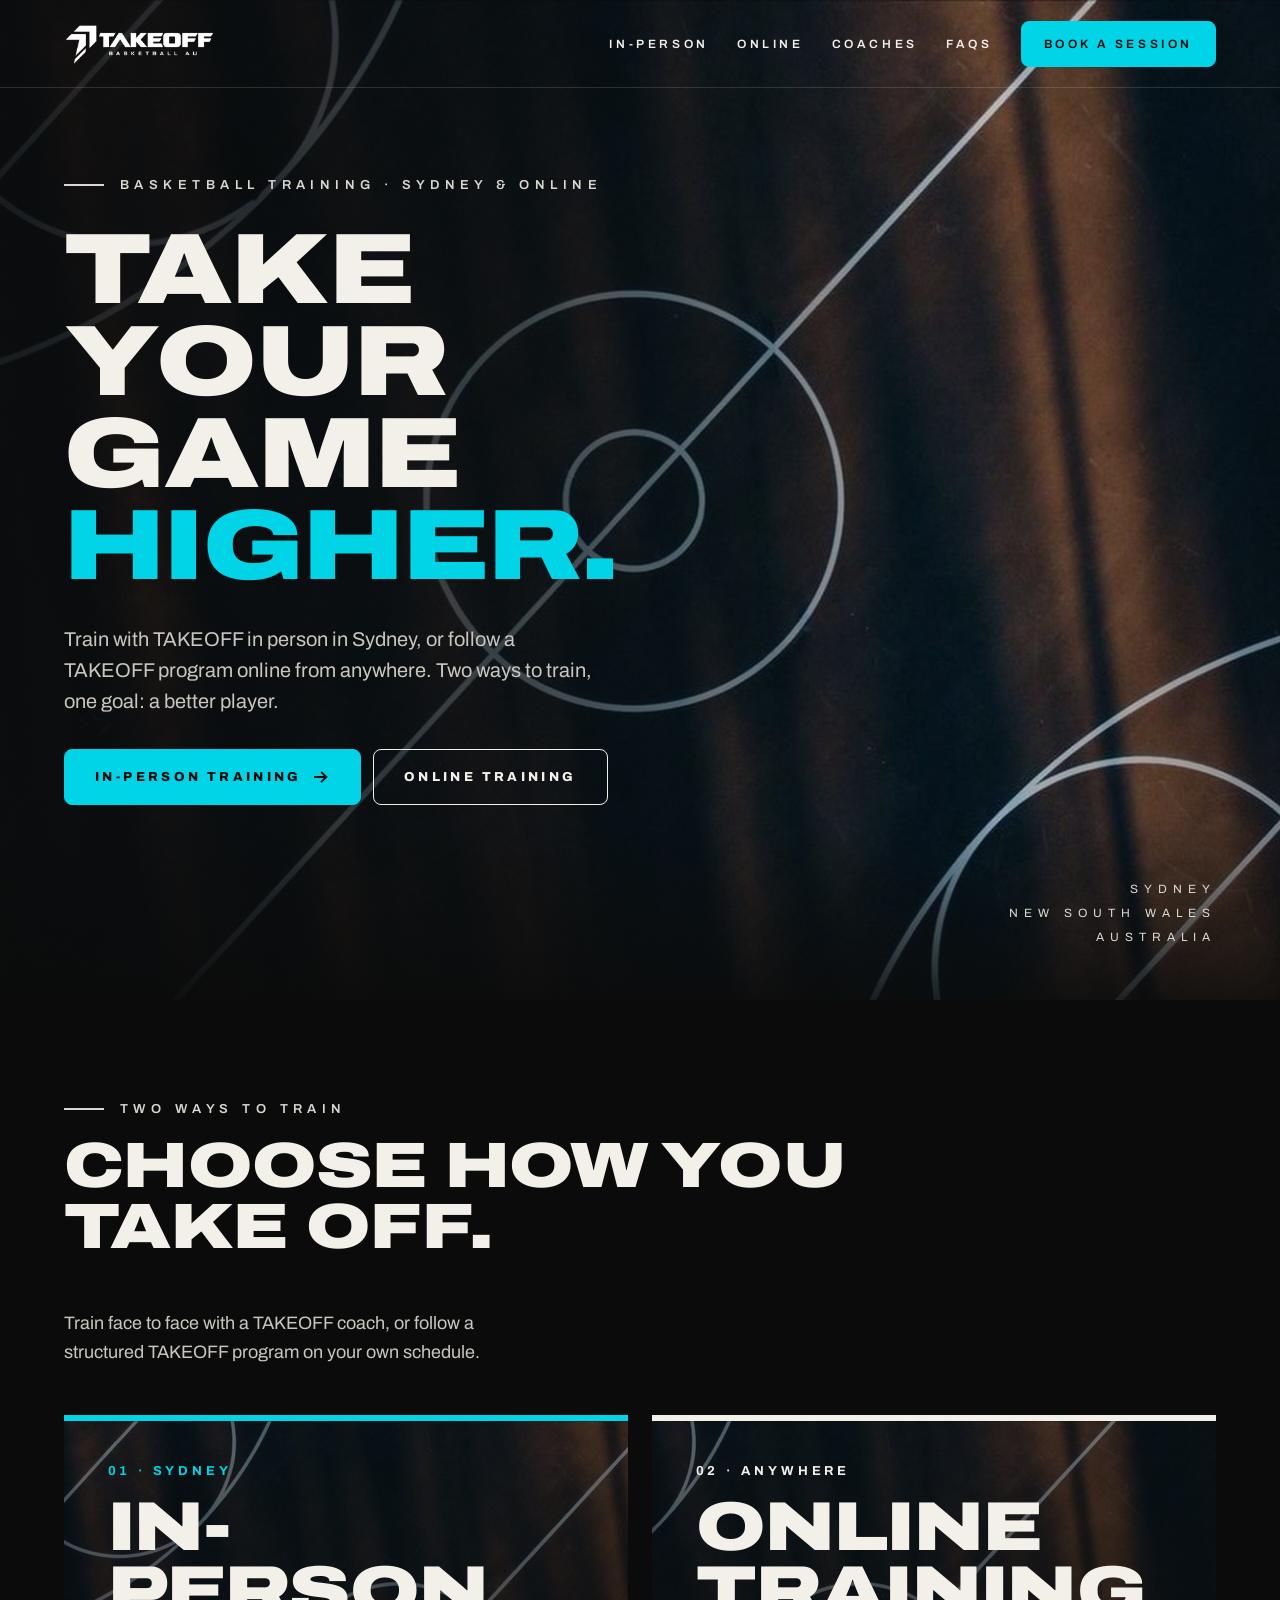
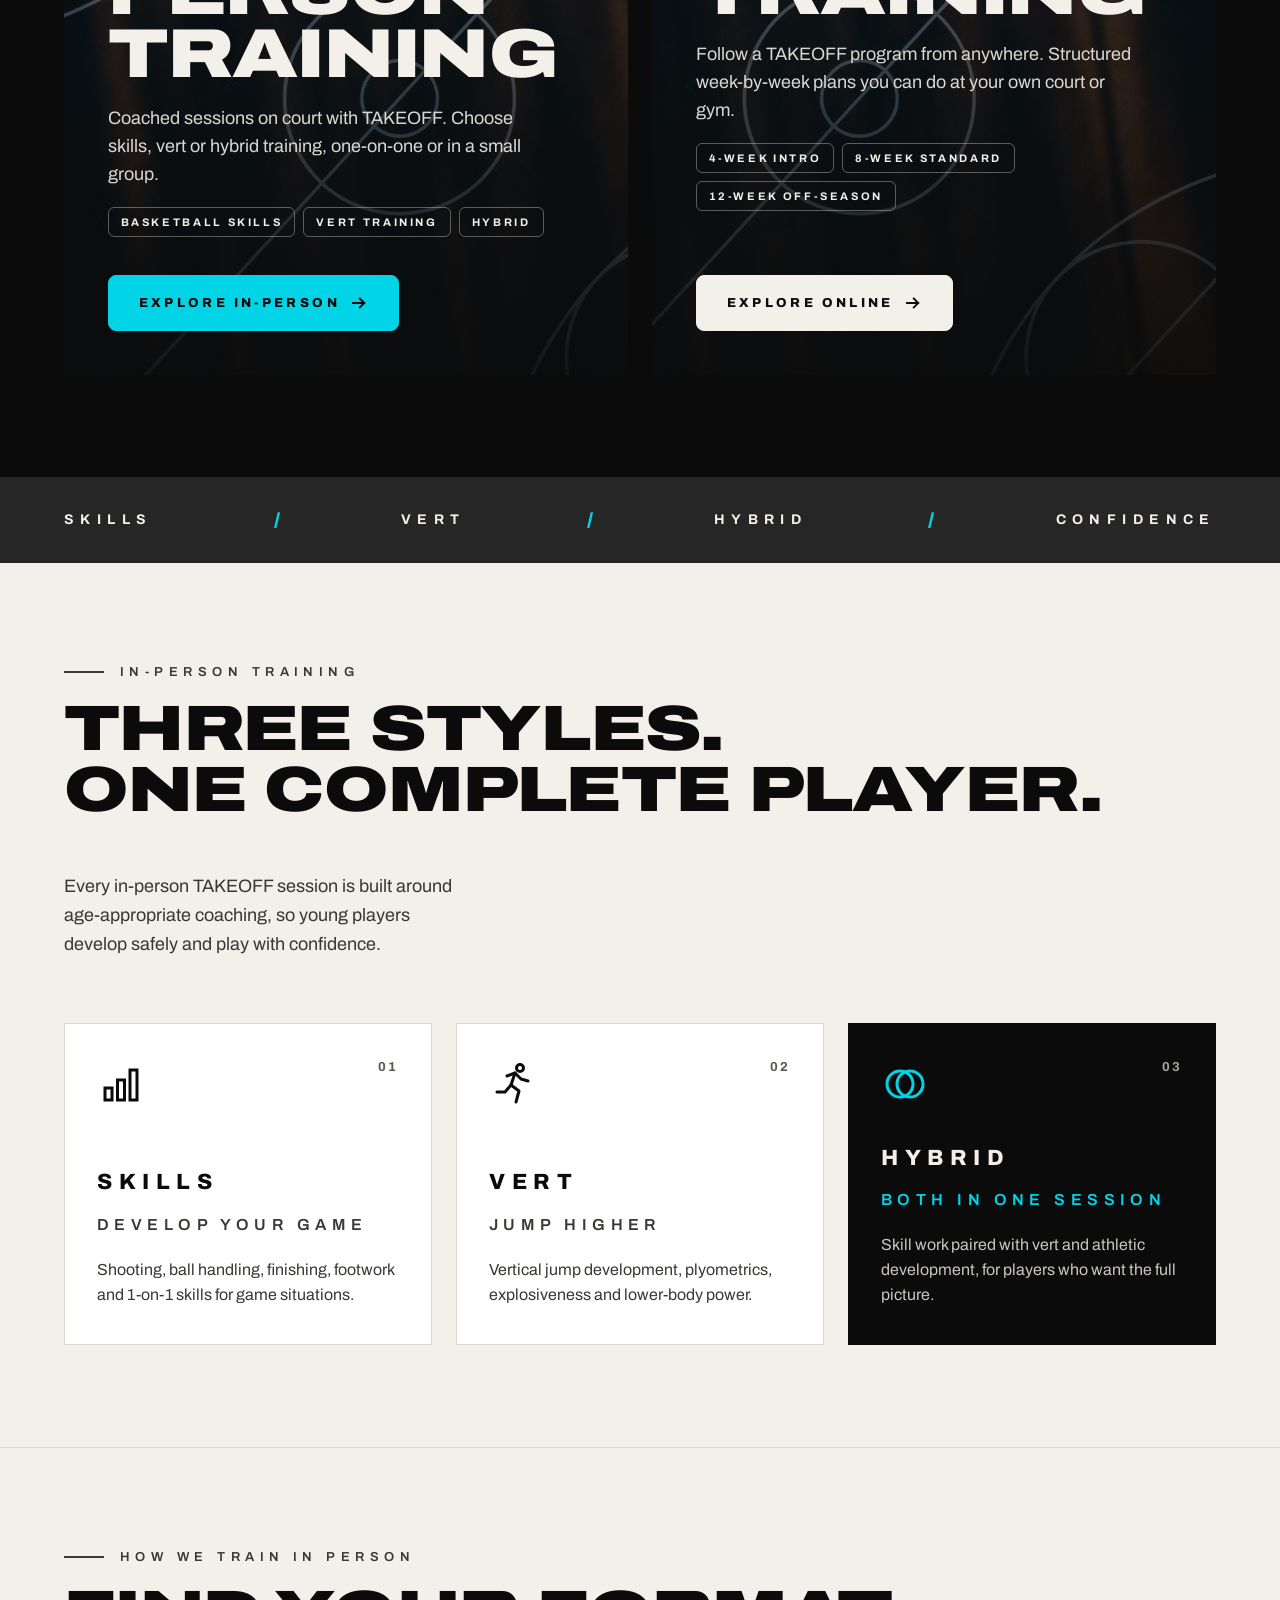
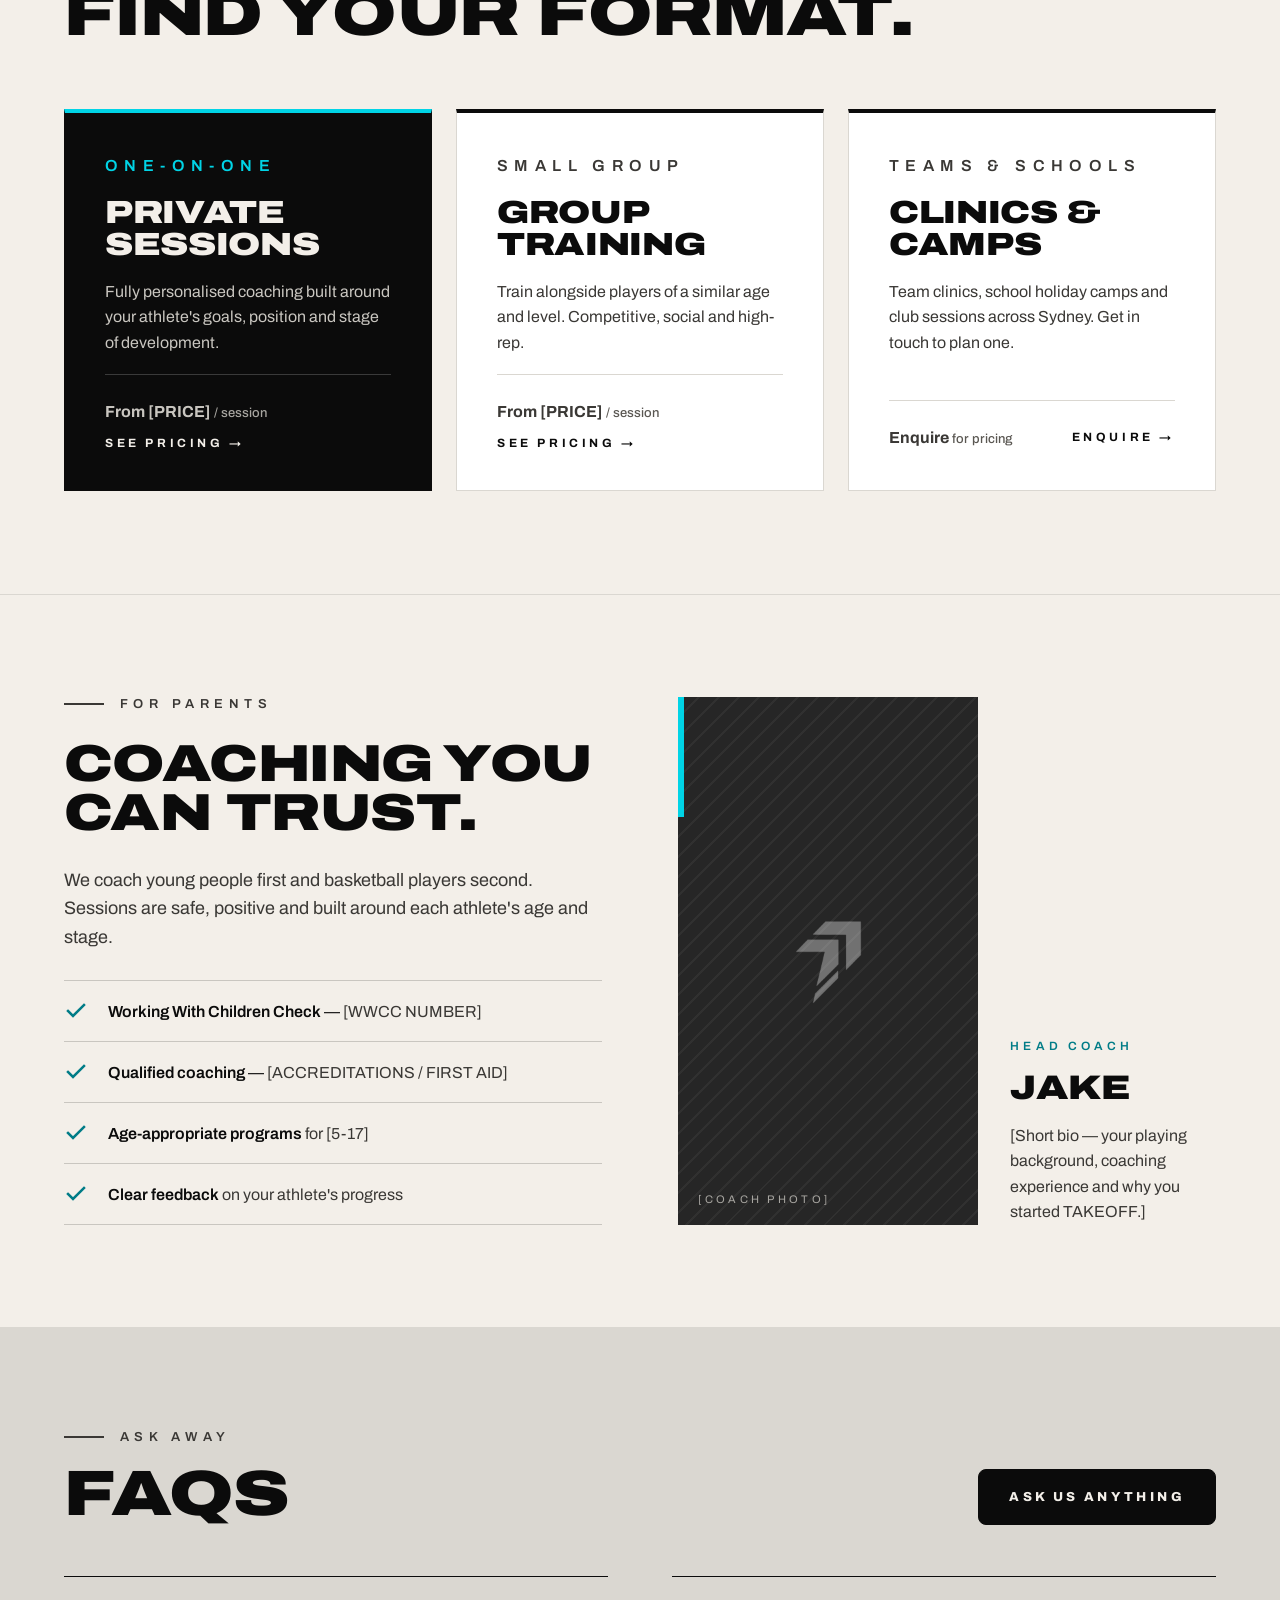
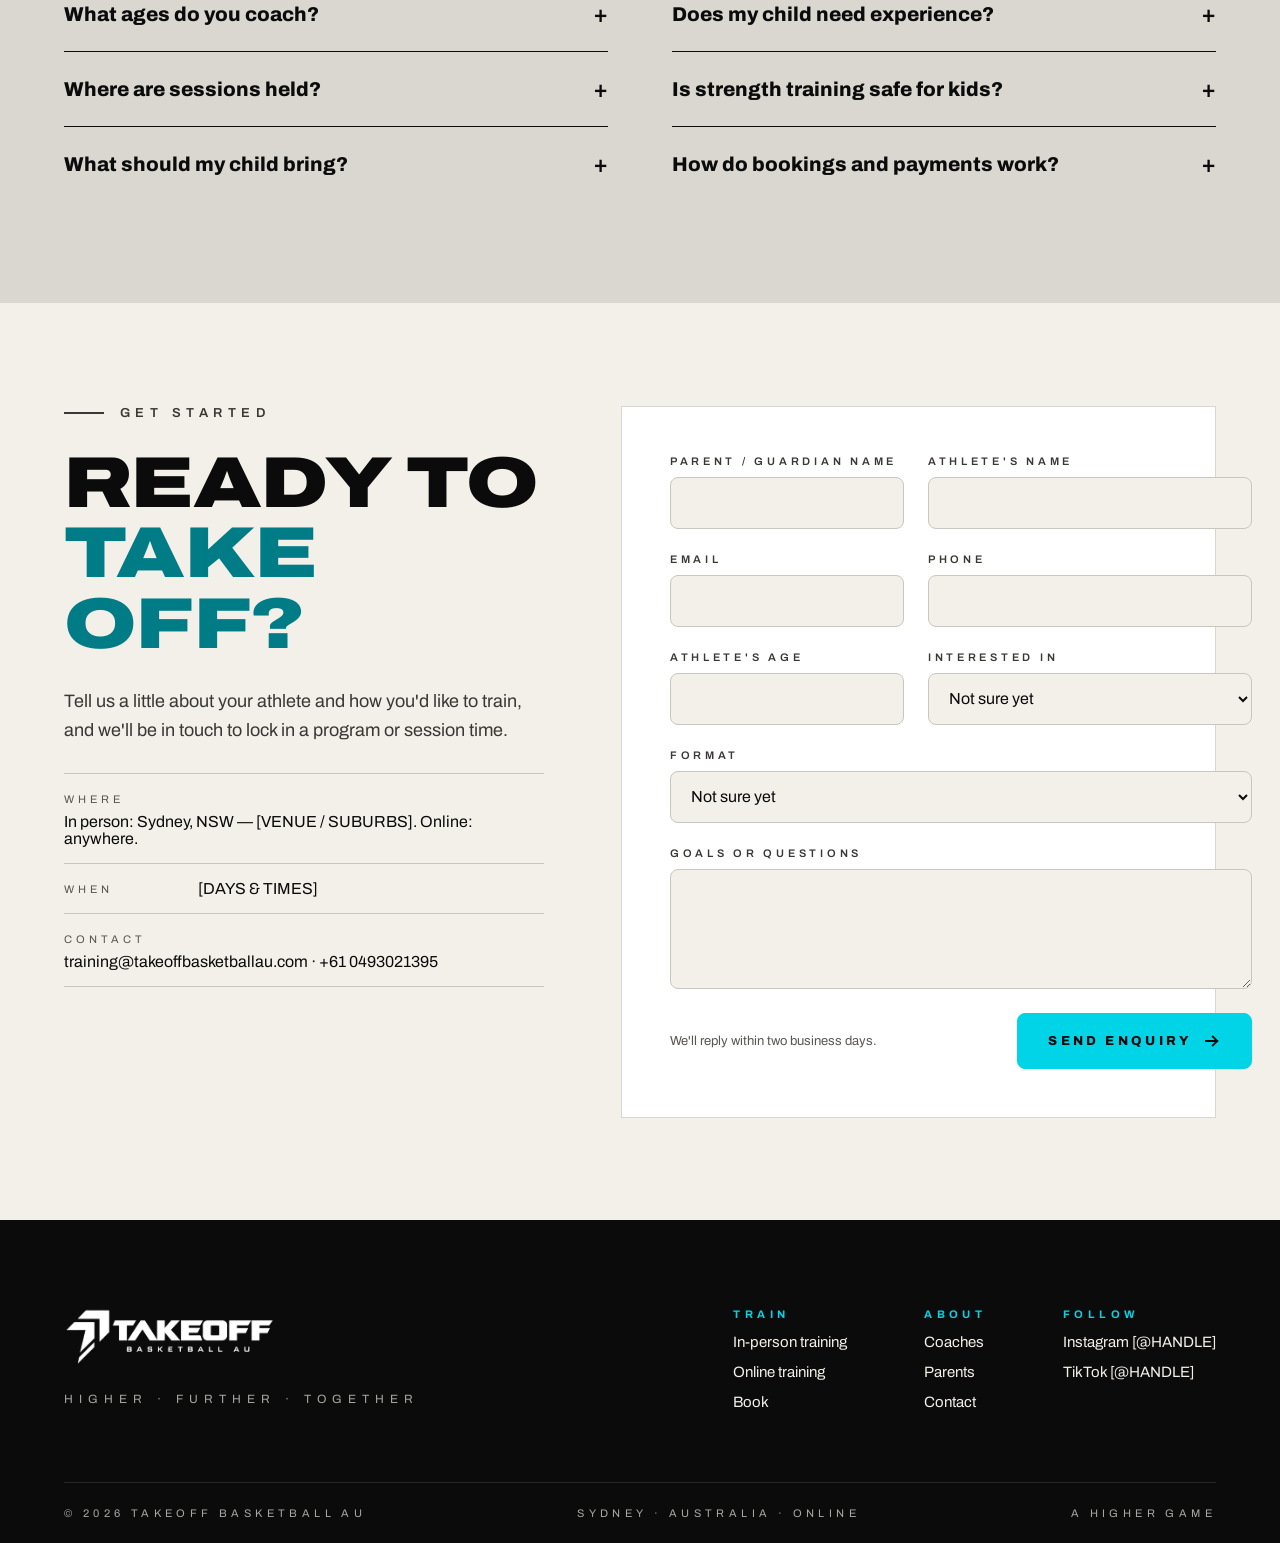
==== commit 8f27d6e7: "Restructure site into in-person and online training Split the single-page site into index, in-person" ====
--- a/index.html
+++ b/index.html
@@ -65,7 +65,6 @@
       <span class="service__num">01 · Sydney</span>
       <h3>In-person<br>training</h3>
       <p>Coached sessions on court with TAKEOFF. Choose skills, vert or hybrid training, one-on-one or in a small group.</p>
-      <p class="service__price">From $79 / hour</p>
       <ul aria-label="Training styles">
         <li>Basketball skills</li><li>Vert training</li><li>Hybrid</li>
       </ul>
@@ -78,7 +77,6 @@
       <span class="service__num">02 · Anywhere</span>
       <h3>Online<br>training</h3>
       <p>Follow a TAKEOFF program from anywhere. Structured week-by-week plans you can do at your own court or gym.</p>
-      <p class="service__price">Programs from $59</p>
       <ul aria-label="Programs">
         <li>4-week intro</li><li>8-week standard</li><li>12-week off-season</li>
       </ul>
@@ -155,7 +153,7 @@
       <h3>Private sessions</h3>
       <p>Fully personalised coaching built around your athlete's goals, position and stage of development.</p>
       <div class="fmt__foot">
-        <p class="fmt__price">From $79 <small>/ hour</small></p>
+        <p class="fmt__price">From [PRICE] <small>/ session</small></p>
         <a href="in-person.html">See pricing →</a>
       </div>
     </article>
@@ -165,7 +163,7 @@
       <h3>Group training</h3>
       <p>Train alongside players of a similar age and level. Competitive, social and high-rep.</p>
       <div class="fmt__foot">
-        <p class="fmt__price">From [PRICE] <small>/ hour</small></p>
+        <p class="fmt__price">From [PRICE] <small>/ session</small></p>
         <a href="in-person.html">See pricing →</a>
       </div>
     </article>
--- a/css/styles.css
+++ b/css/styles.css
@@ -281,12 +281,3 @@
   .split,.tiles,.prices{grid-template-columns:1fr}
   .tile{aspect-ratio:auto;min-height:340px}
 }
-
-/* pricing badges */
-.fmt{position:relative}
-.badge{position:absolute;top:0;right:0;z-index:1;padding:8px 14px;background:var(--cyan);color:var(--jet);
-  font-size:11px;font-weight:800;letter-spacing:.2em;text-transform:uppercase}
-.badge--light{background:var(--sand)}
-.service__price{font-size:clamp(18px,2vw,22px)!important;font-weight:800;color:var(--sand)!important}
-.fmt--dark .fmt__amount{color:var(--sand)}
-.tile .badge+.tile__tag{margin-top:14px}
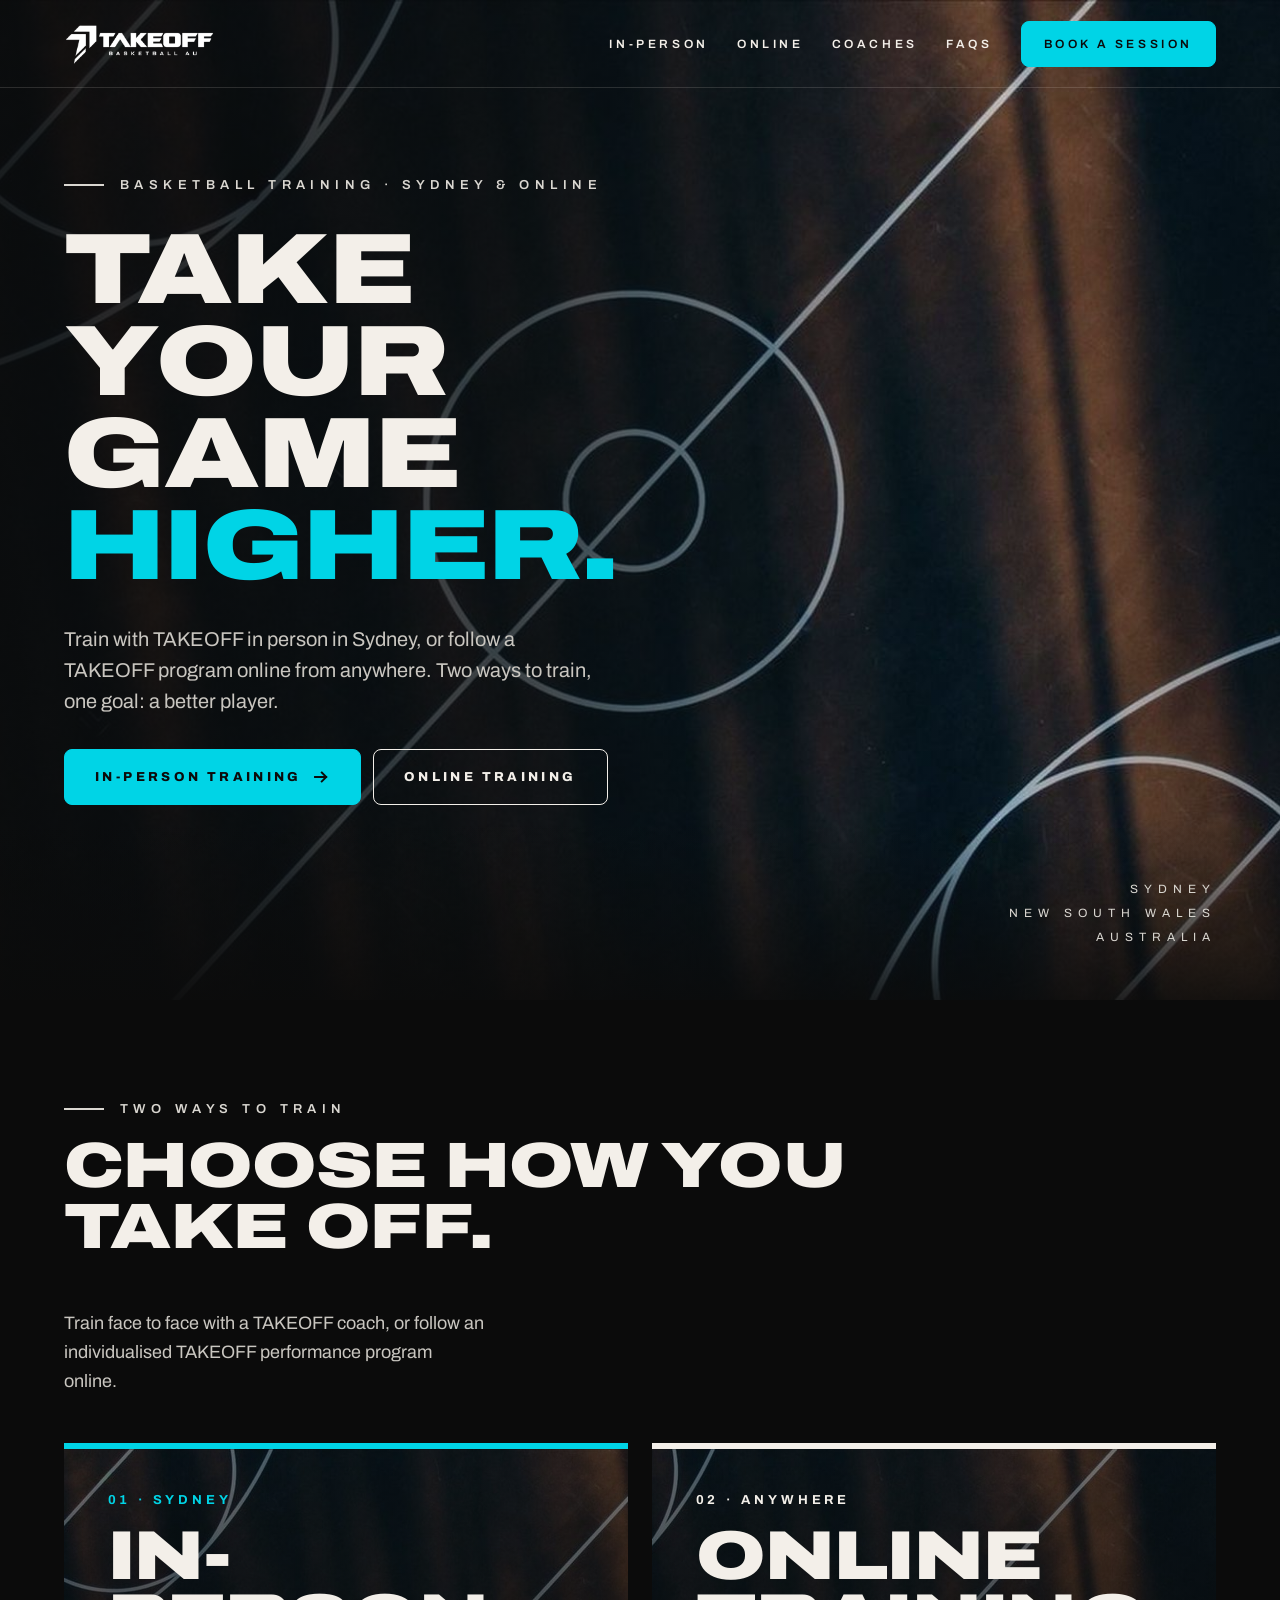
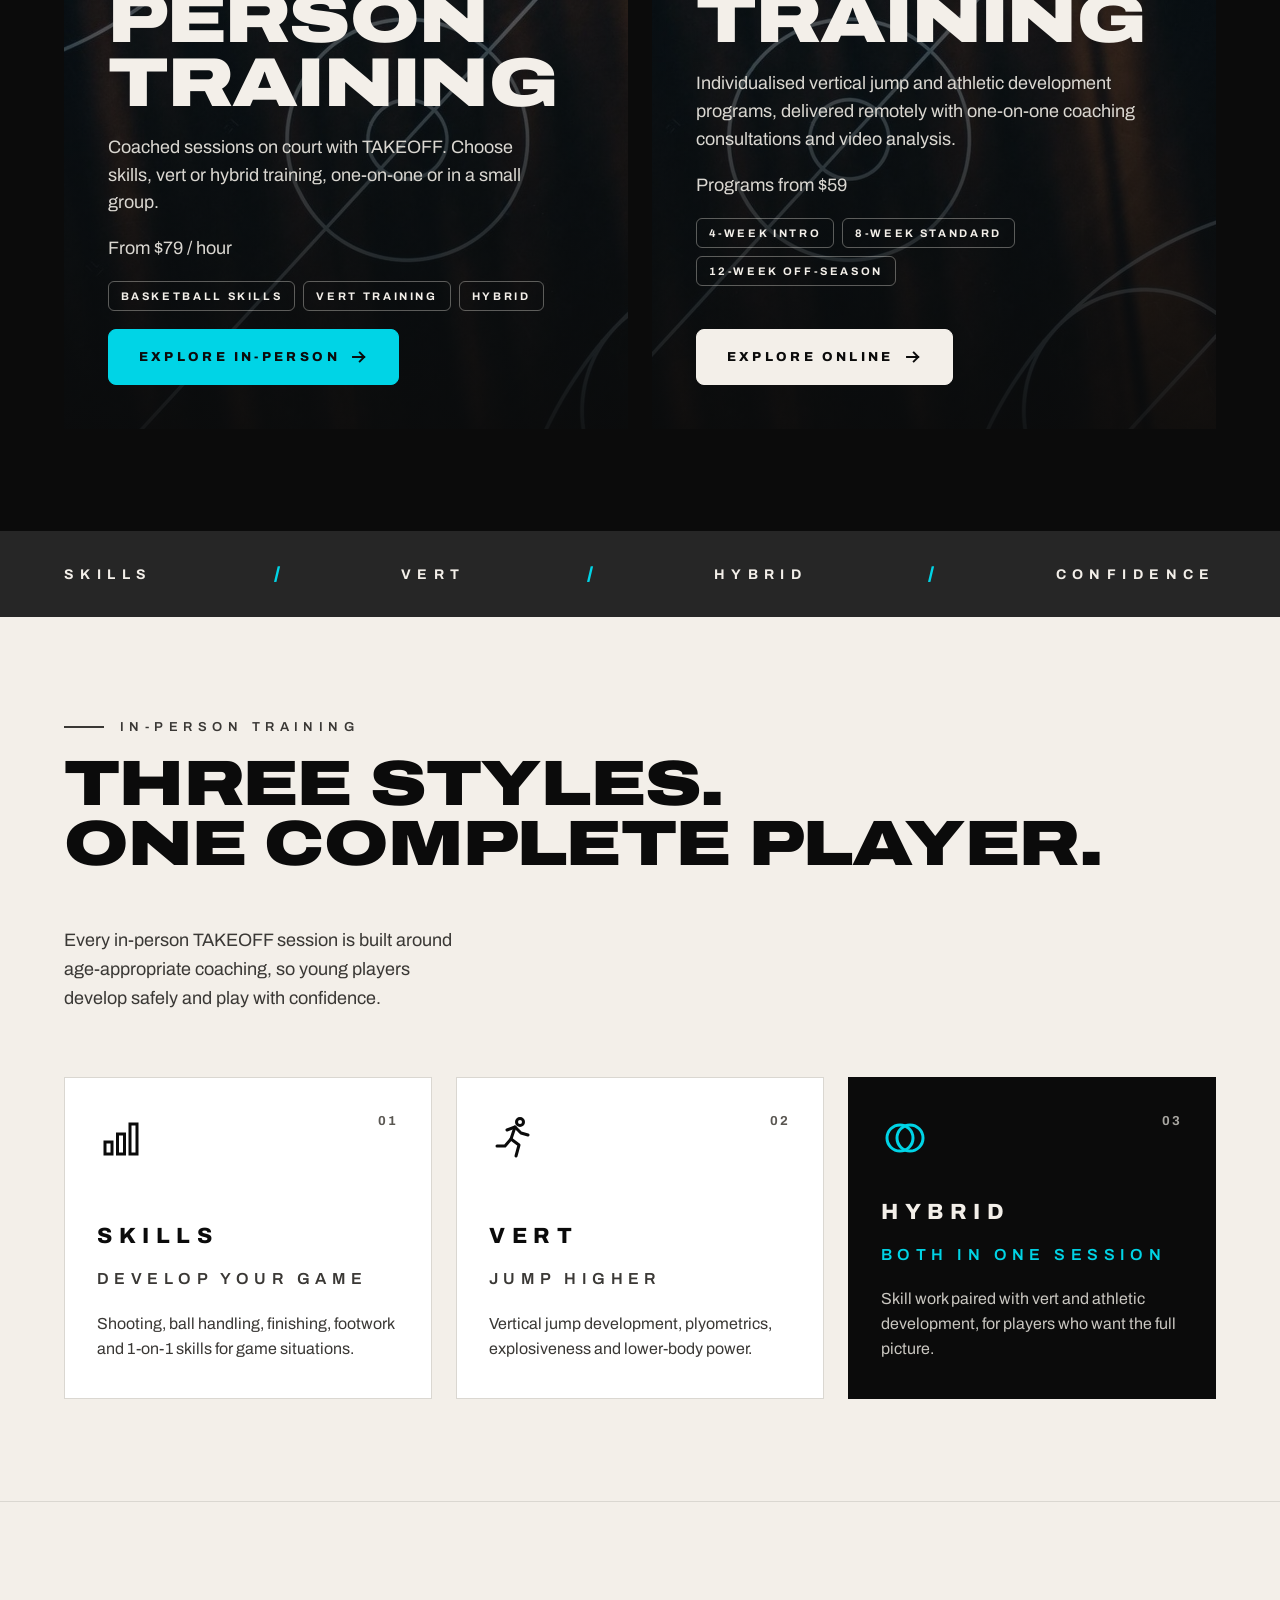
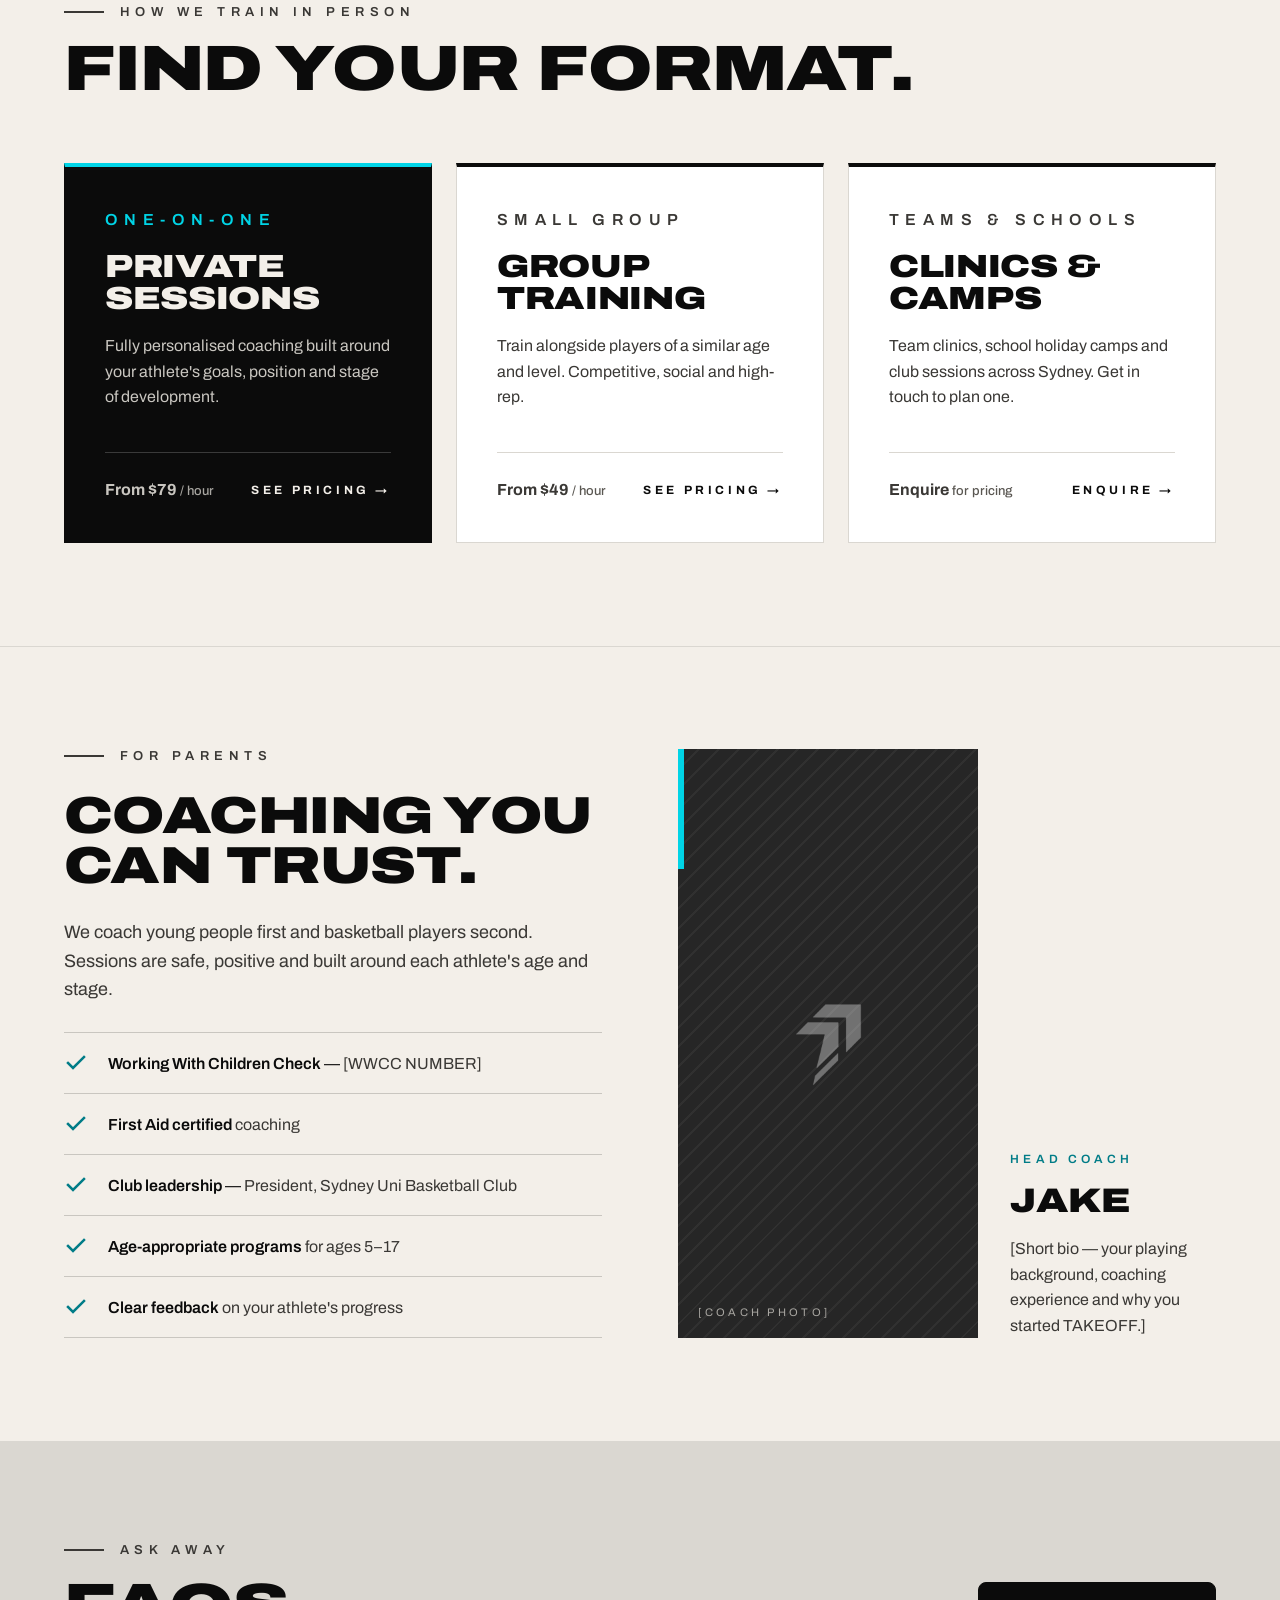
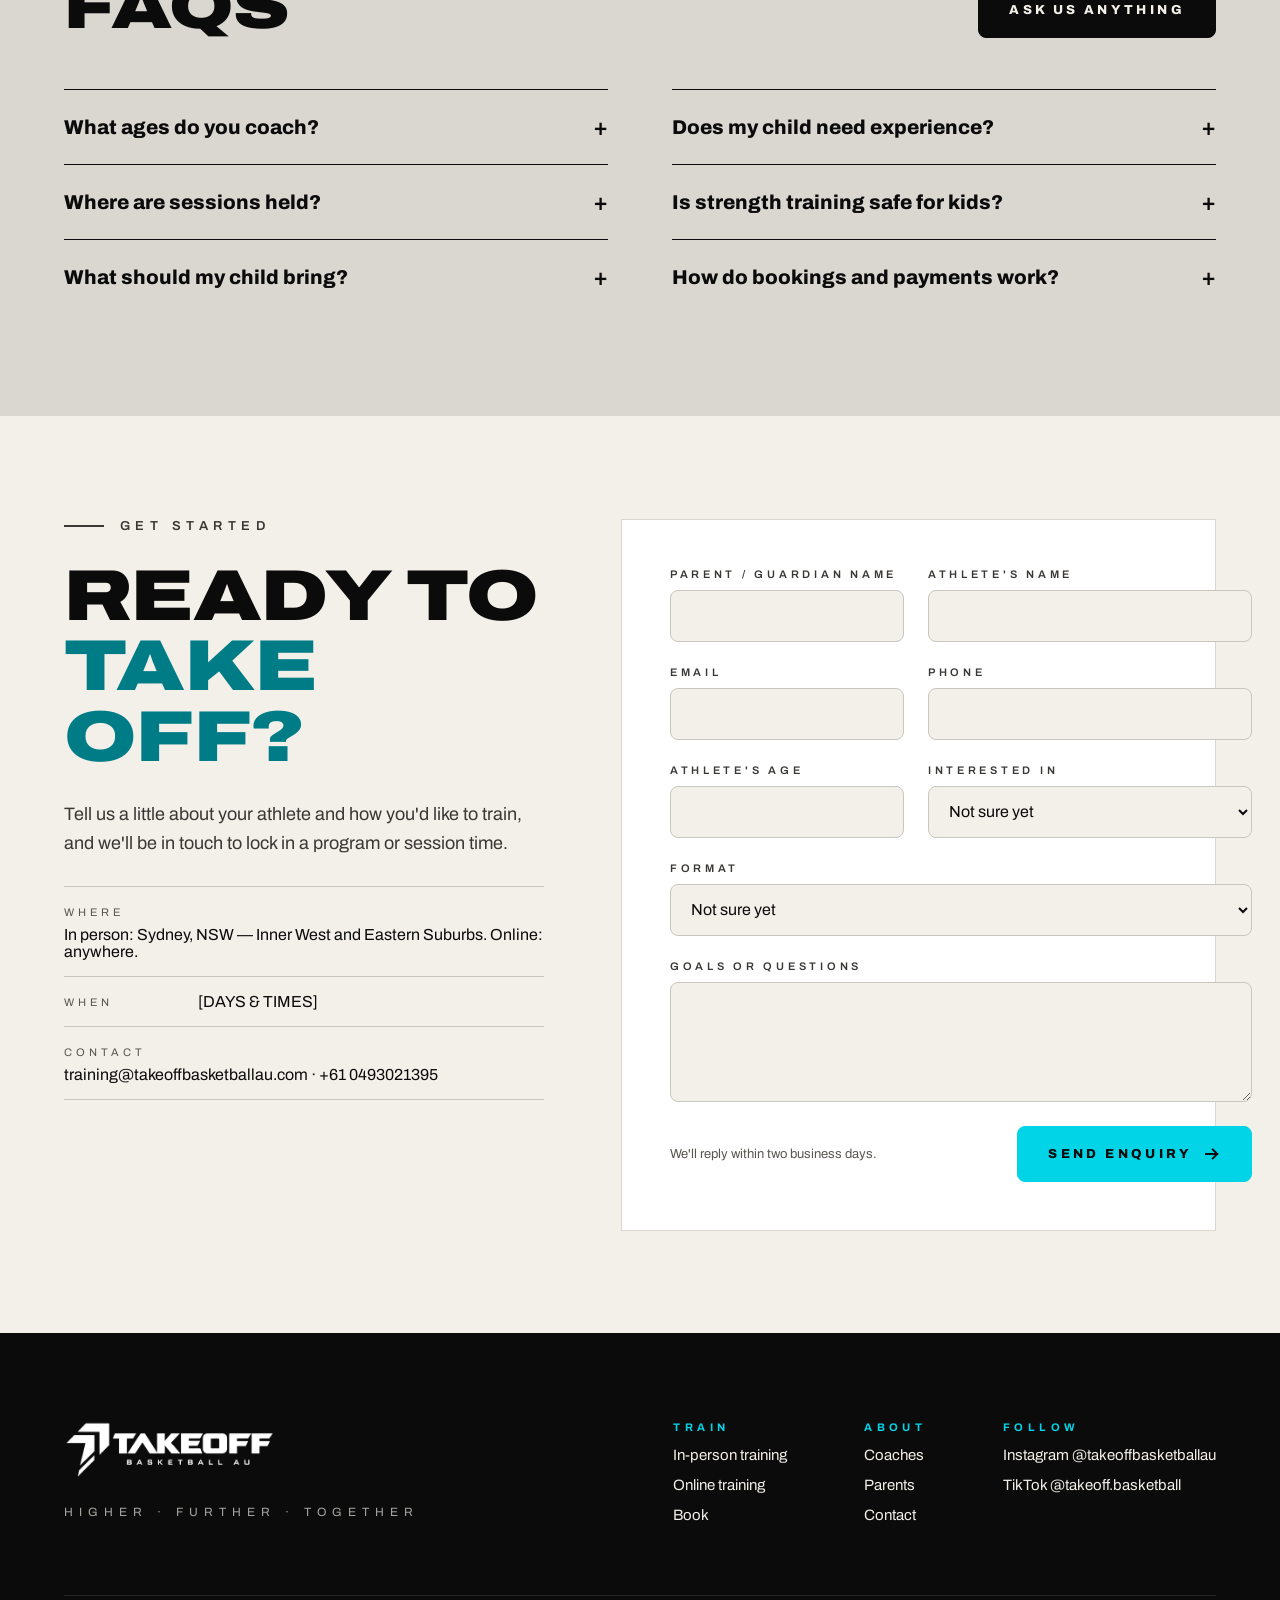
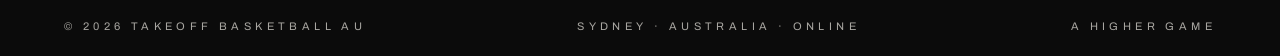
==== commit b3e549ce: "Fill in site details and refocus online programs on vert training Add group pricing, coach credentia" ====
--- a/index.html
+++ b/index.html
@@ -57,7 +57,7 @@
       <p class="rule">Two ways to train</p>
       <h2 class="h2">Choose how you<br>take off.</h2>
     </div>
-    <p class="lede" style="max-width:420px">Train face to face with a TAKEOFF coach, or follow a structured TAKEOFF program on your own schedule.</p>
+    <p class="lede" style="max-width:420px">Train face to face with a TAKEOFF coach, or follow an individualised TAKEOFF performance program online.</p>
   </div>
 
   <div class="split">
@@ -65,6 +65,7 @@
       <span class="service__num">01 · Sydney</span>
       <h3>In-person<br>training</h3>
       <p>Coached sessions on court with TAKEOFF. Choose skills, vert or hybrid training, one-on-one or in a small group.</p>
+      <p class="service__price">From $79 / hour</p>
       <ul aria-label="Training styles">
         <li>Basketball skills</li><li>Vert training</li><li>Hybrid</li>
       </ul>
@@ -76,7 +77,8 @@
     <a class="service service--online" href="online.html" style="--pos:75% 60%">
       <span class="service__num">02 · Anywhere</span>
       <h3>Online<br>training</h3>
-      <p>Follow a TAKEOFF program from anywhere. Structured week-by-week plans you can do at your own court or gym.</p>
+      <p>Individualised vertical jump and athletic development programs, delivered remotely with one-on-one coaching consultations and video analysis.</p>
+      <p class="service__price">Programs from $59</p>
       <ul aria-label="Programs">
         <li>4-week intro</li><li>8-week standard</li><li>12-week off-season</li>
       </ul>
@@ -153,7 +155,7 @@
       <h3>Private sessions</h3>
       <p>Fully personalised coaching built around your athlete's goals, position and stage of development.</p>
       <div class="fmt__foot">
-        <p class="fmt__price">From [PRICE] <small>/ session</small></p>
+        <p class="fmt__price">From $79 <small>/ hour</small></p>
         <a href="in-person.html">See pricing →</a>
       </div>
     </article>
@@ -163,7 +165,7 @@
       <h3>Group training</h3>
       <p>Train alongside players of a similar age and level. Competitive, social and high-rep.</p>
       <div class="fmt__foot">
-        <p class="fmt__price">From [PRICE] <small>/ session</small></p>
+        <p class="fmt__price">From $49 <small>/ hour</small></p>
         <a href="in-person.html">See pricing →</a>
       </div>
     </article>
@@ -192,11 +194,15 @@
       </div>
       <div>
         <svg width="24" height="24" viewBox="0 0 24 24" fill="none" stroke="#007C87" stroke-width="2.5" stroke-linecap="square" aria-hidden="true"><path d="M4 12l5 5L20 6"/></svg>
-        <p><strong>Qualified coaching</strong> — <span>[ACCREDITATIONS / FIRST AID]</span></p>
-      </div>
-      <div>
-        <svg width="24" height="24" viewBox="0 0 24 24" fill="none" stroke="#007C87" stroke-width="2.5" stroke-linecap="square" aria-hidden="true"><path d="M4 12l5 5L20 6"/></svg>
-        <p><strong>Age-appropriate programs</strong> <span>for [5-17]</span></p>
+        <p><strong>First Aid certified</strong> <span>coaching</span></p>
+      </div>
+      <div>
+        <svg width="24" height="24" viewBox="0 0 24 24" fill="none" stroke="#007C87" stroke-width="2.5" stroke-linecap="square" aria-hidden="true"><path d="M4 12l5 5L20 6"/></svg>
+        <p><strong>Club leadership</strong> — <span>President, Sydney Uni Basketball Club</span></p>
+      </div>
+      <div>
+        <svg width="24" height="24" viewBox="0 0 24 24" fill="none" stroke="#007C87" stroke-width="2.5" stroke-linecap="square" aria-hidden="true"><path d="M4 12l5 5L20 6"/></svg>
+        <p><strong>Age-appropriate programs</strong> <span>for ages 5–17</span></p>
       </div>
       <div>
         <svg width="24" height="24" viewBox="0 0 24 24" fill="none" stroke="#007C87" stroke-width="2.5" stroke-linecap="square" aria-hidden="true"><path d="M4 12l5 5L20 6"/></svg>
@@ -261,7 +267,7 @@
     <h2>Ready to <span>take off?</span></h2>
     <p class="lede">Tell us a little about your athlete and how you'd like to train, and we'll be in touch to lock in a program or session time.</p>
     <dl class="facts" style="margin:0">
-      <div><dt>Where</dt><dd style="margin:0">In person: Sydney, NSW — [VENUE / SUBURBS]. Online: anywhere.</dd></div>
+      <div><dt>Where</dt><dd style="margin:0">In person: Sydney, NSW — Inner West and Eastern Suburbs. Online: anywhere.</dd></div>
       <div><dt>When</dt><dd style="margin:0">[DAYS &amp; TIMES]</dd></div>
       <div><dt>Contact</dt><dd style="margin:0">training@takeoffbasketballau.com · +61 0493021395</dd></div>
     </dl>
@@ -351,8 +357,8 @@
         </div>
         <div>
           <b>Follow</b>
-          <a href="https://instagram.com/YOUR_HANDLE" rel="noopener">Instagram [@HANDLE]</a>
-          <a href="https://tiktok.com/@YOUR_HANDLE" rel="noopener">TikTok [@HANDLE]</a>
+          <a href="https://instagram.com/takeoffbasketballau" rel="noopener">Instagram @takeoffbasketballau</a>
+          <a href="https://tiktok.com/@takeoff.basketball" rel="noopener">TikTok @takeoff.basketball</a>
         </div>
       </div>
     </div>
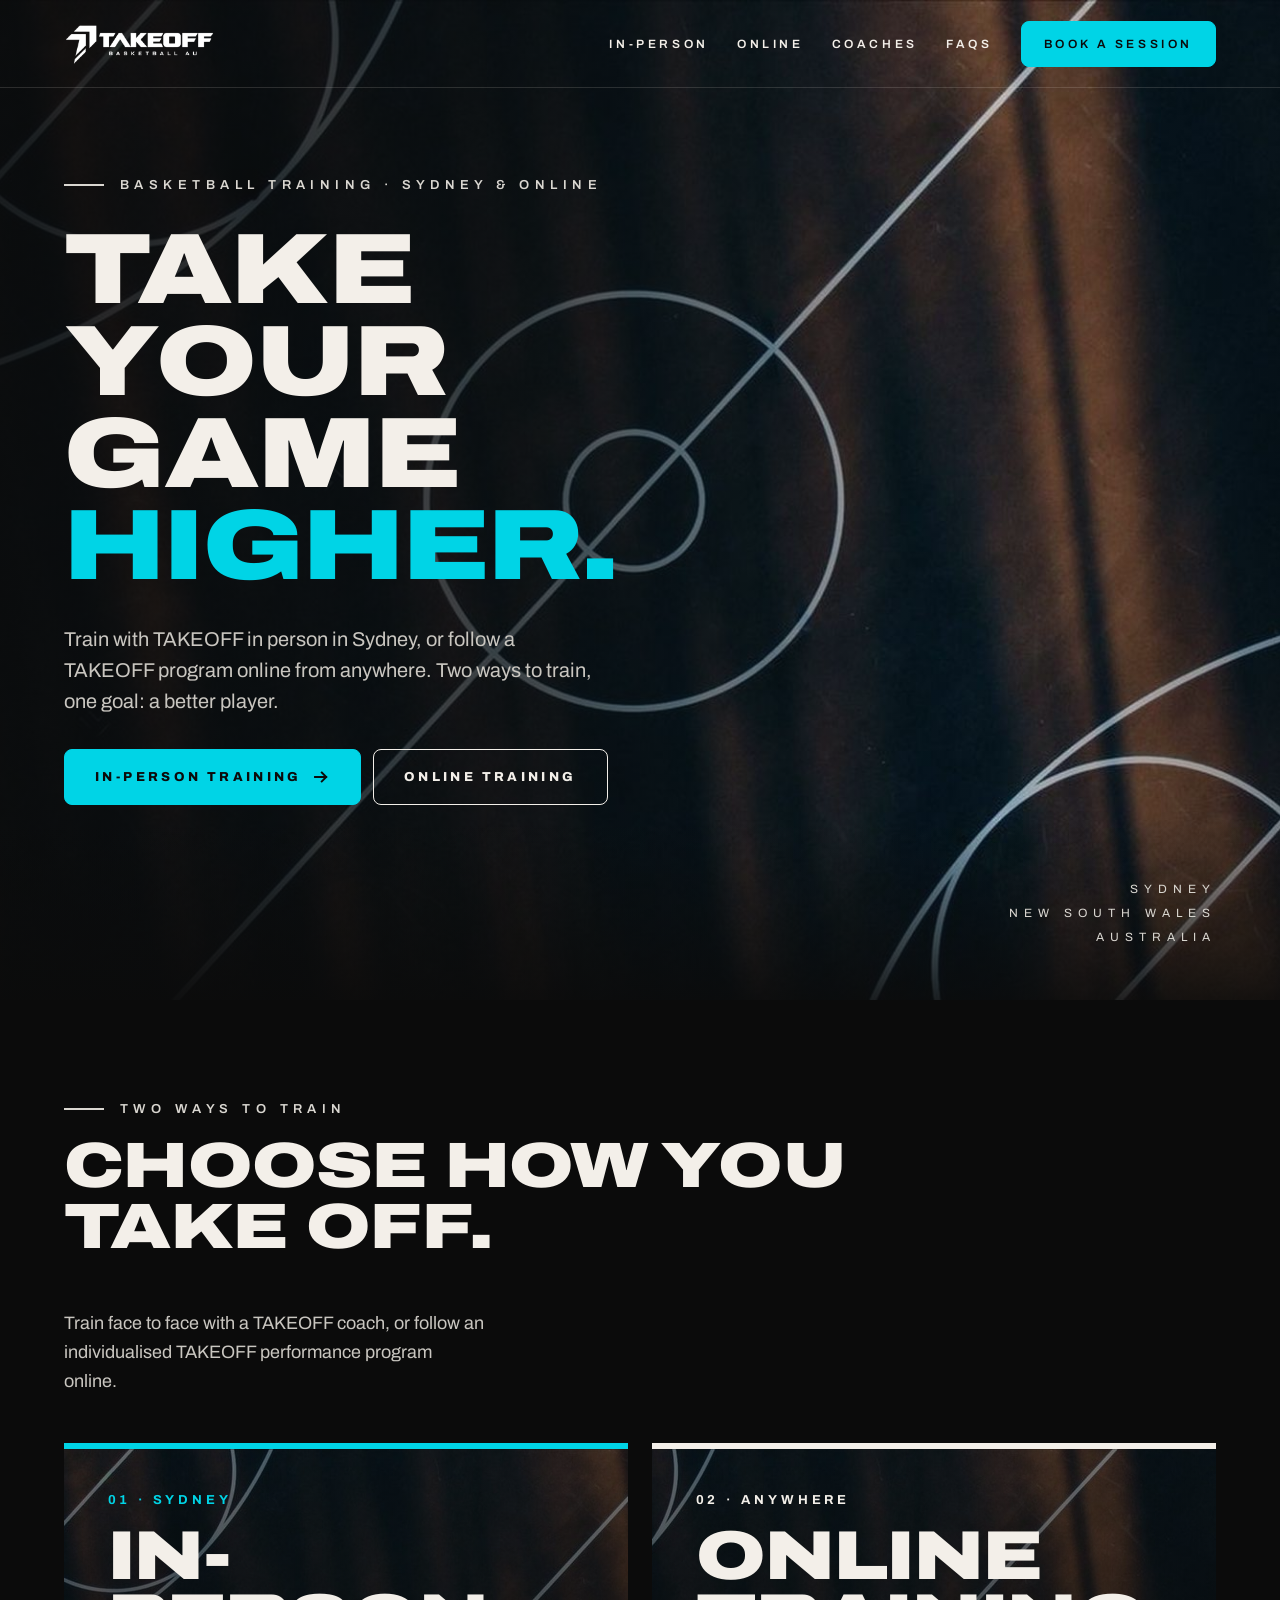
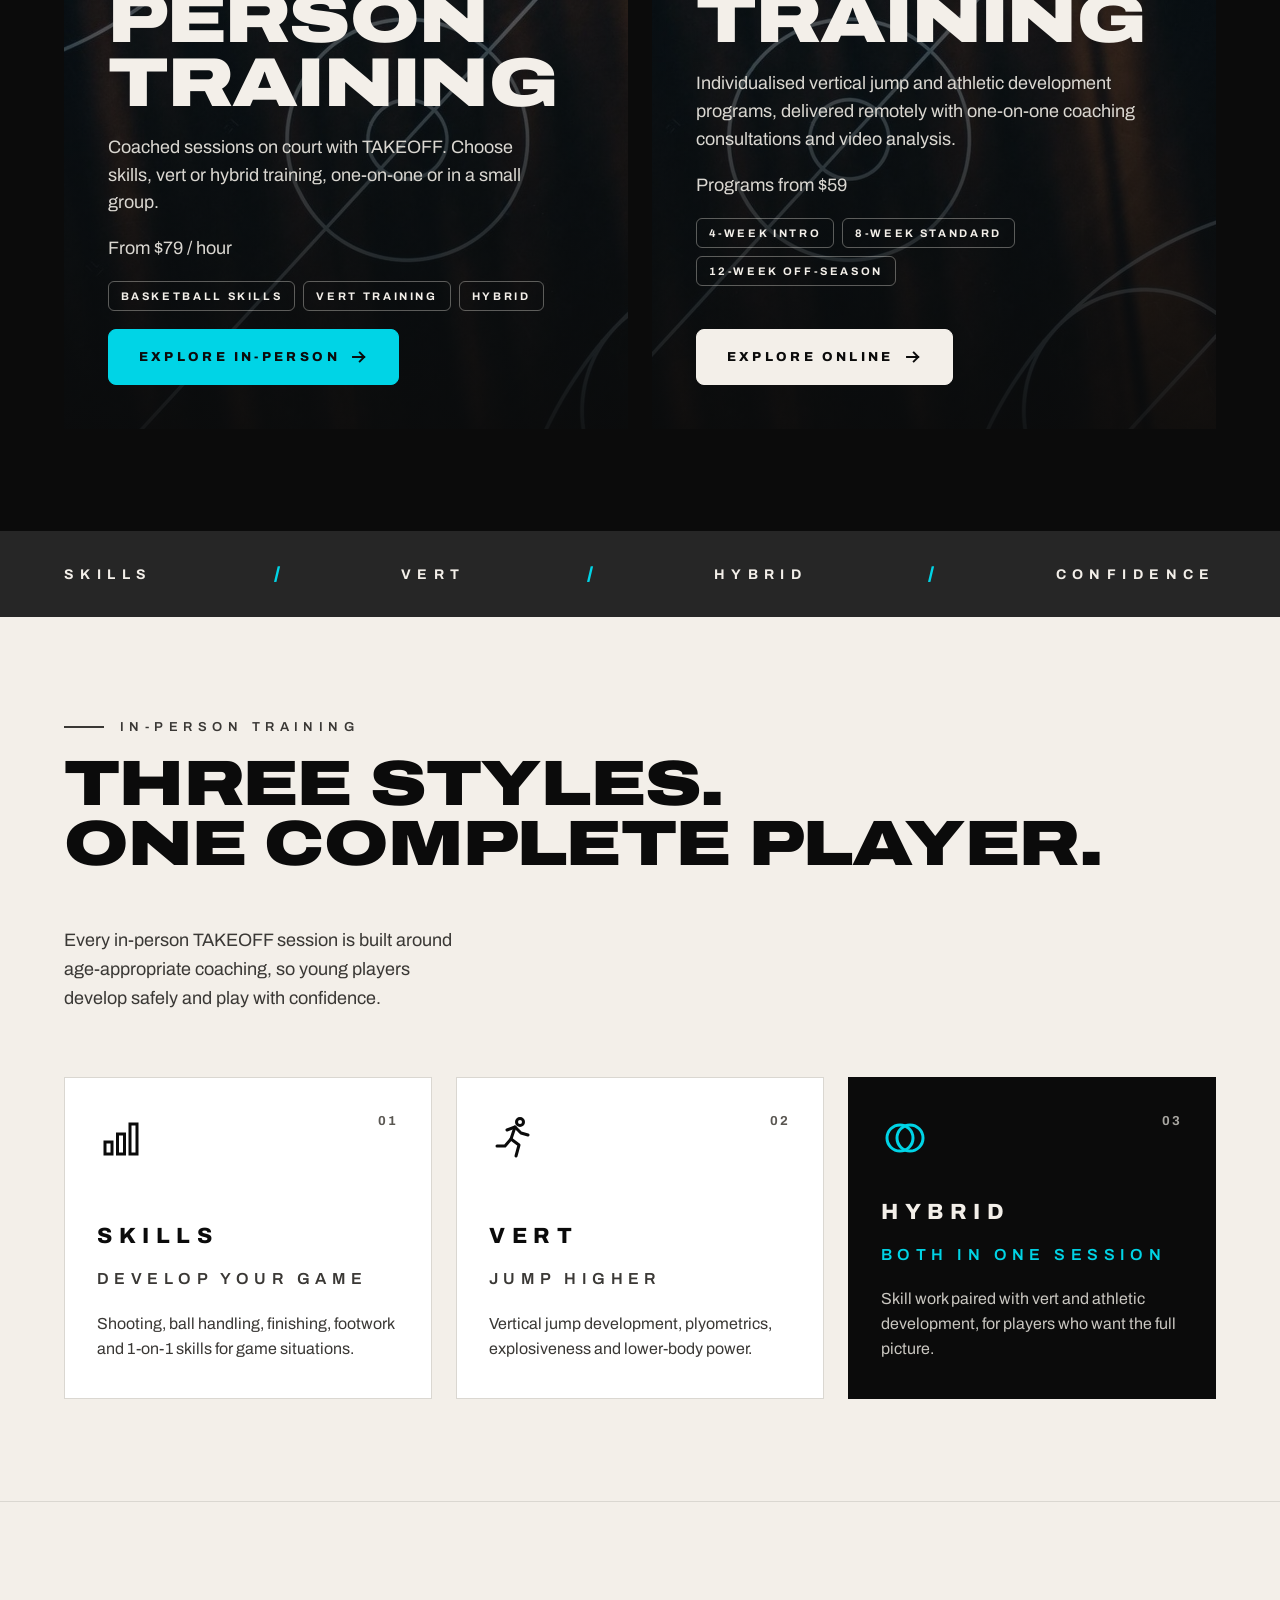
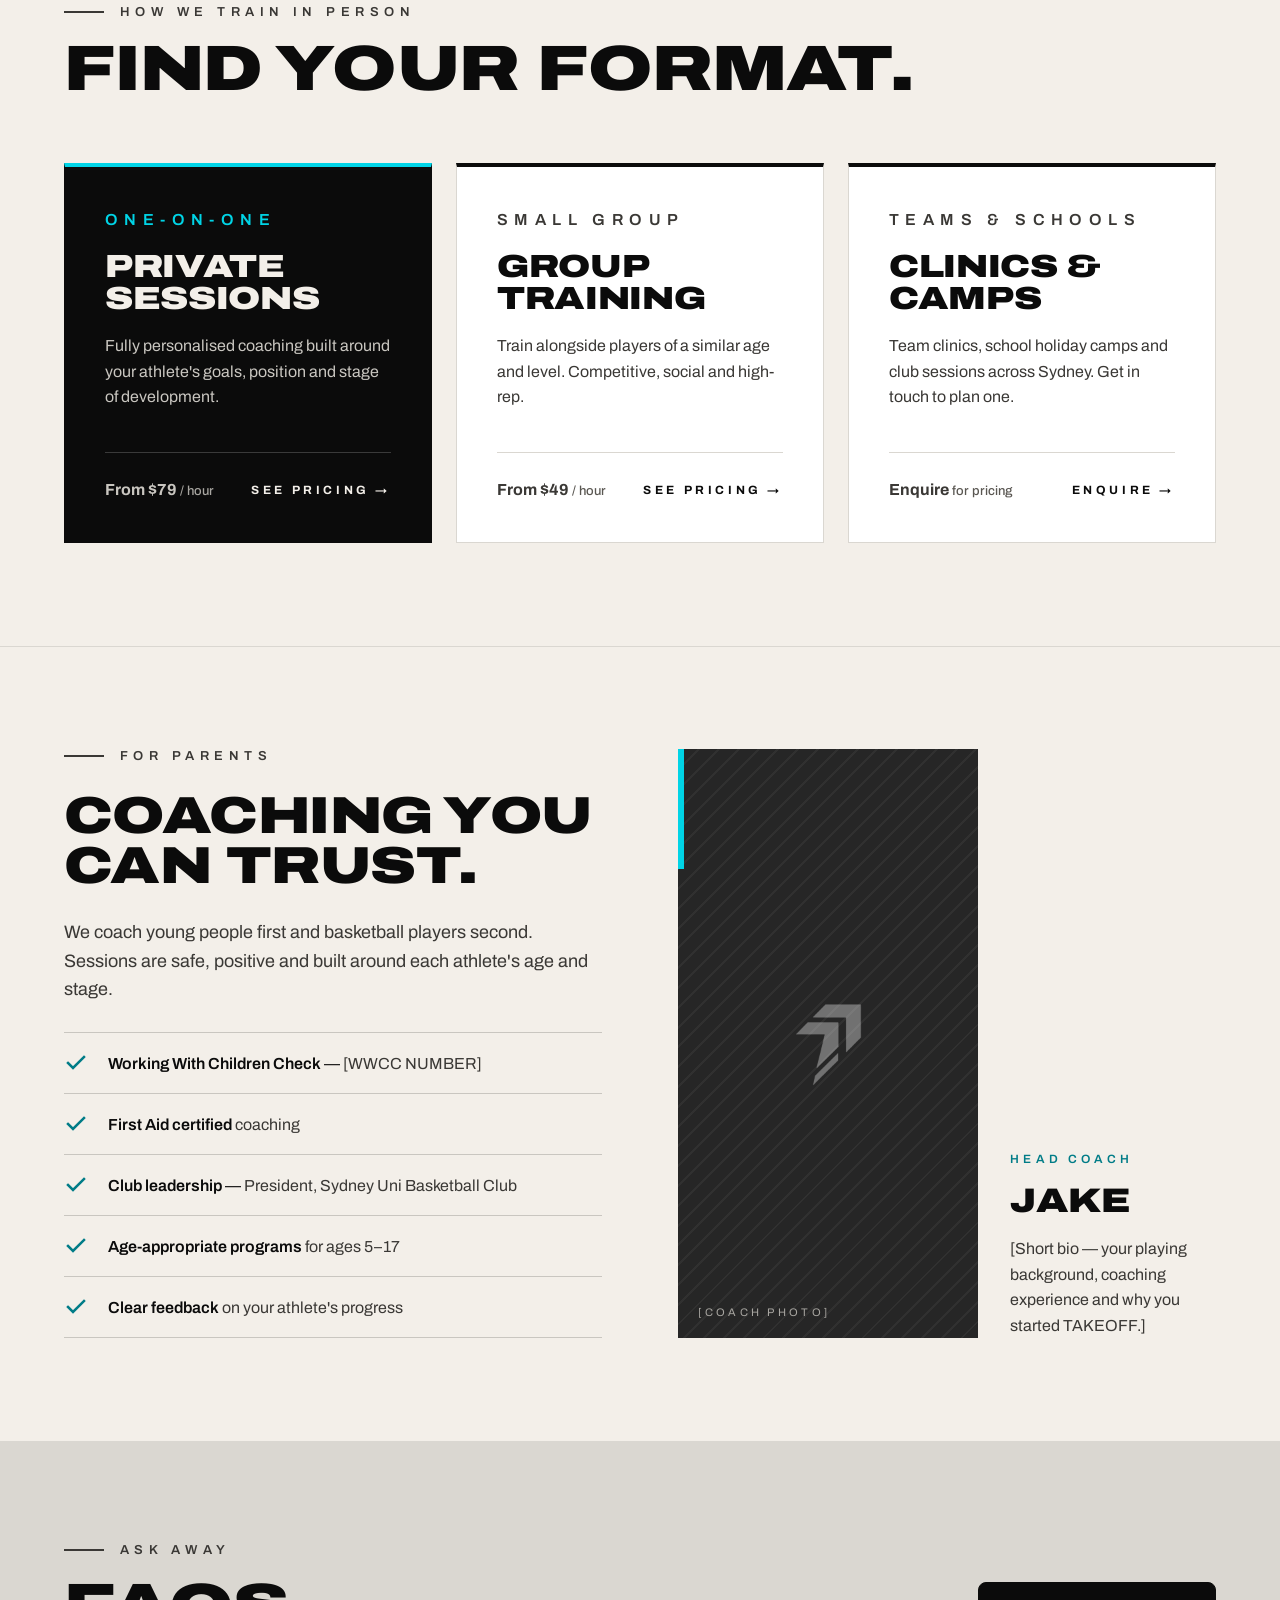
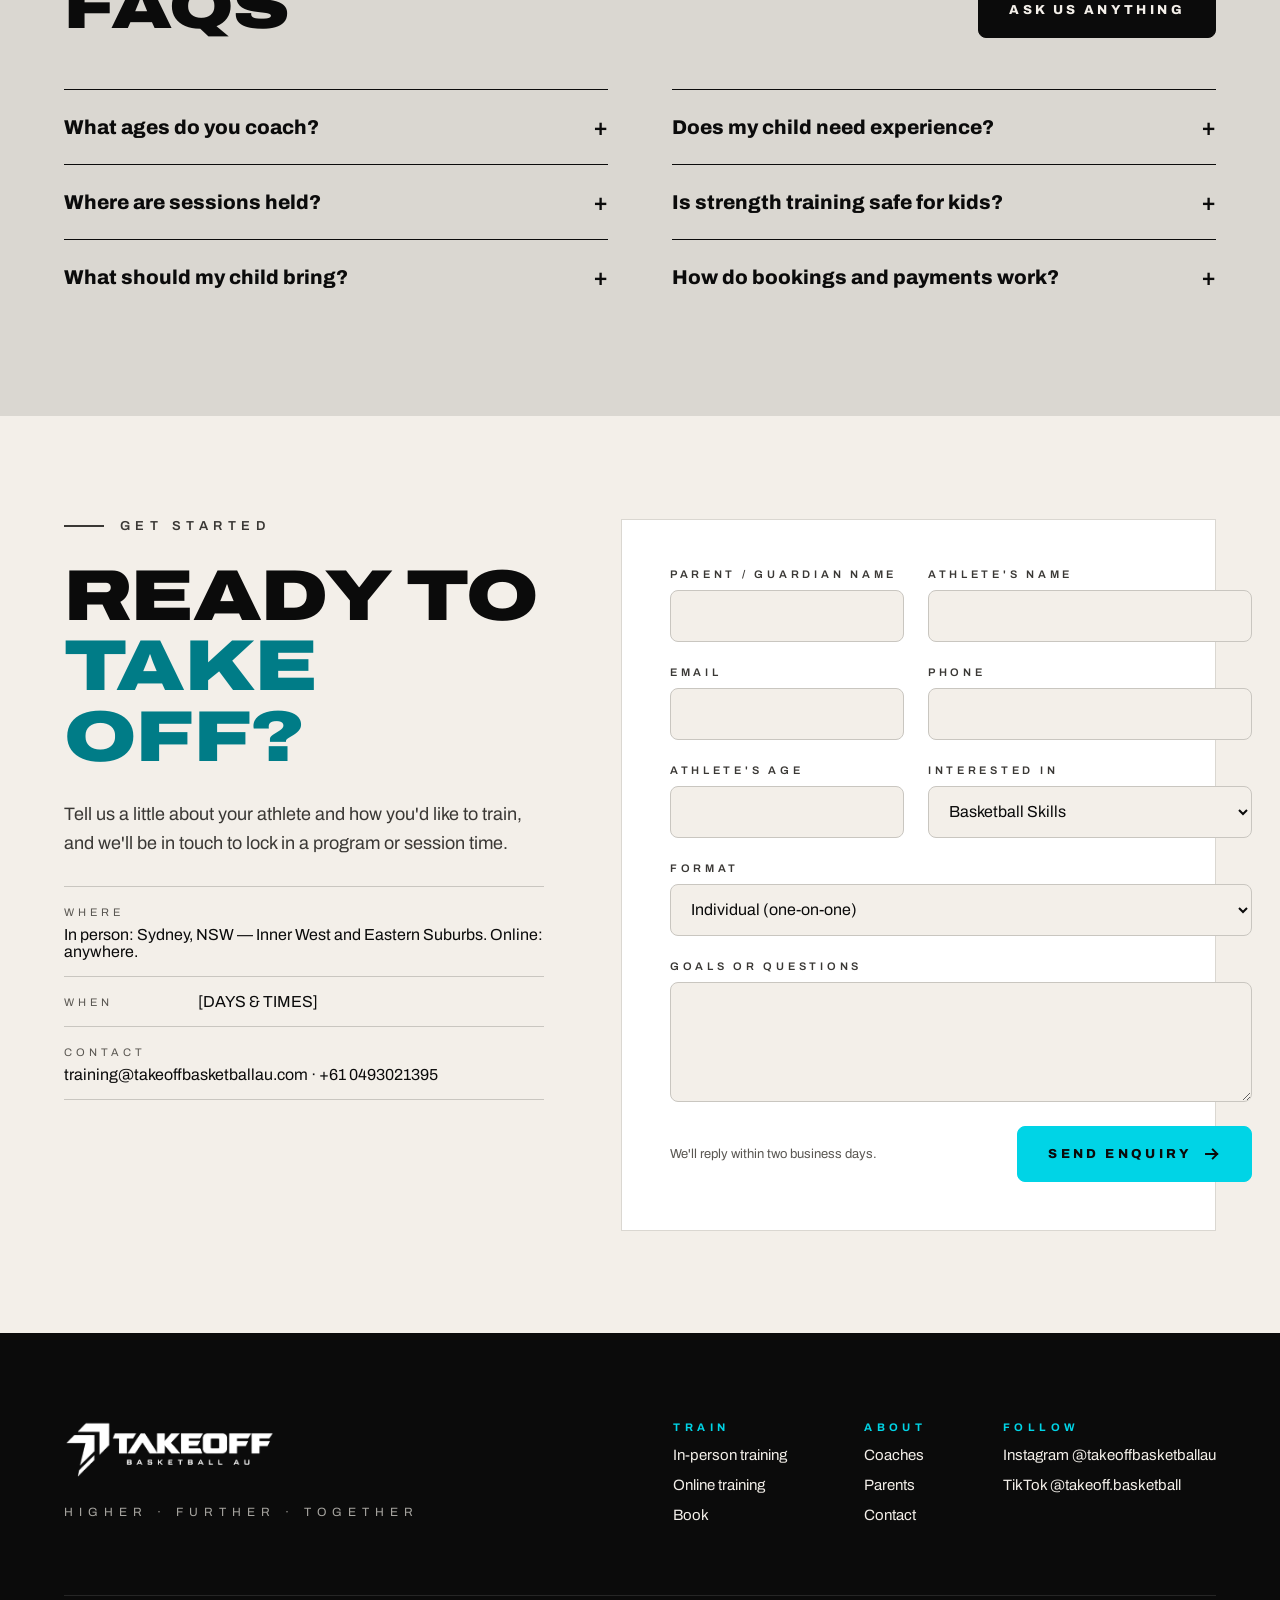
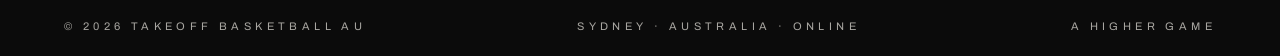
==== commit 7baff61f: "Remove 'Not sure yet' default from enquiry form selects Co-Authored-By: Claude Opus 5.5 <noreply@ant" ====
--- a/index.html
+++ b/index.html
@@ -310,7 +310,6 @@
           <option value="online-8">Standard — 8-week program</option>
           <option value="online-12">The Off-Season — 12-week program</option>
         </optgroup>
-        <option value="unsure" selected>Not sure yet</option>
       </select>
     </div>
     <div class="field field--wide">
@@ -319,7 +318,6 @@
         <option value="individual">Individual (one-on-one)</option>
         <option value="group">Group</option>
         <option value="online">Online program</option>
-        <option value="unsure" selected>Not sure yet</option>
       </select>
     </div>
     <div class="field field--wide">
